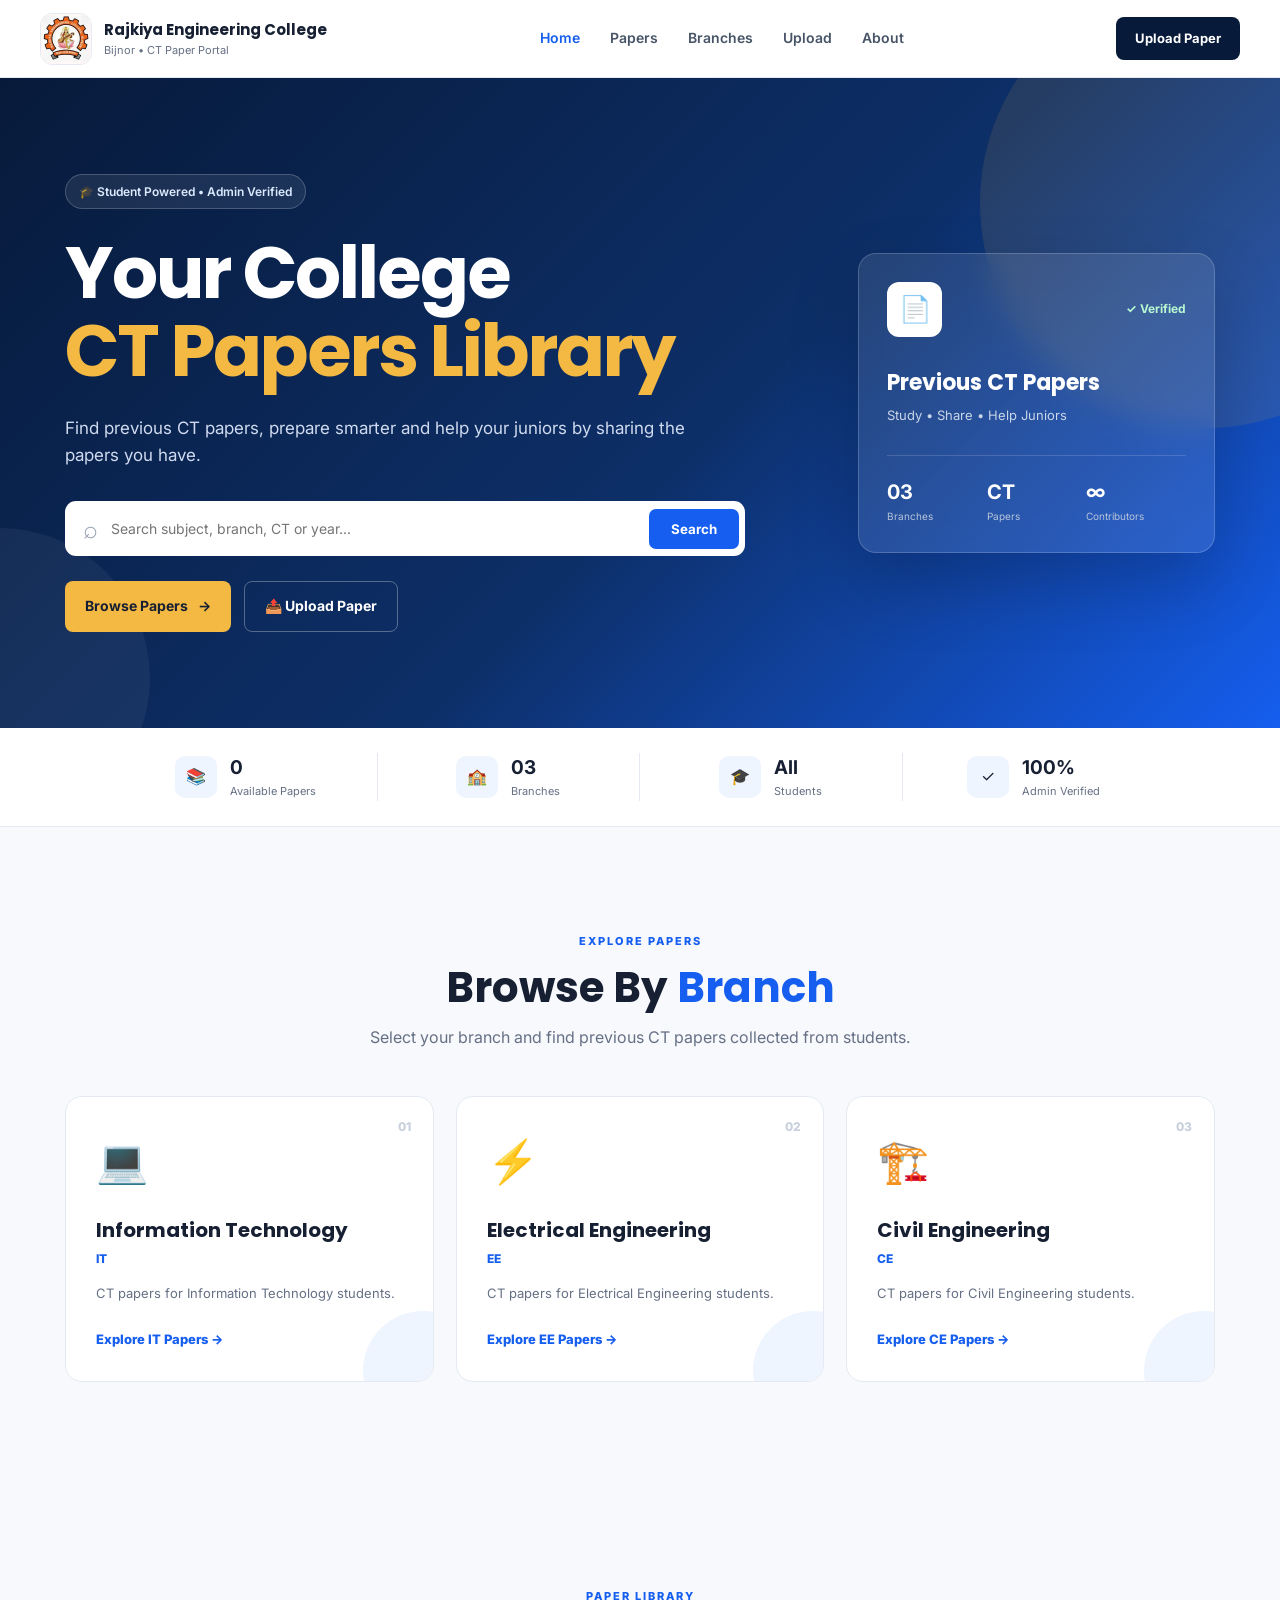
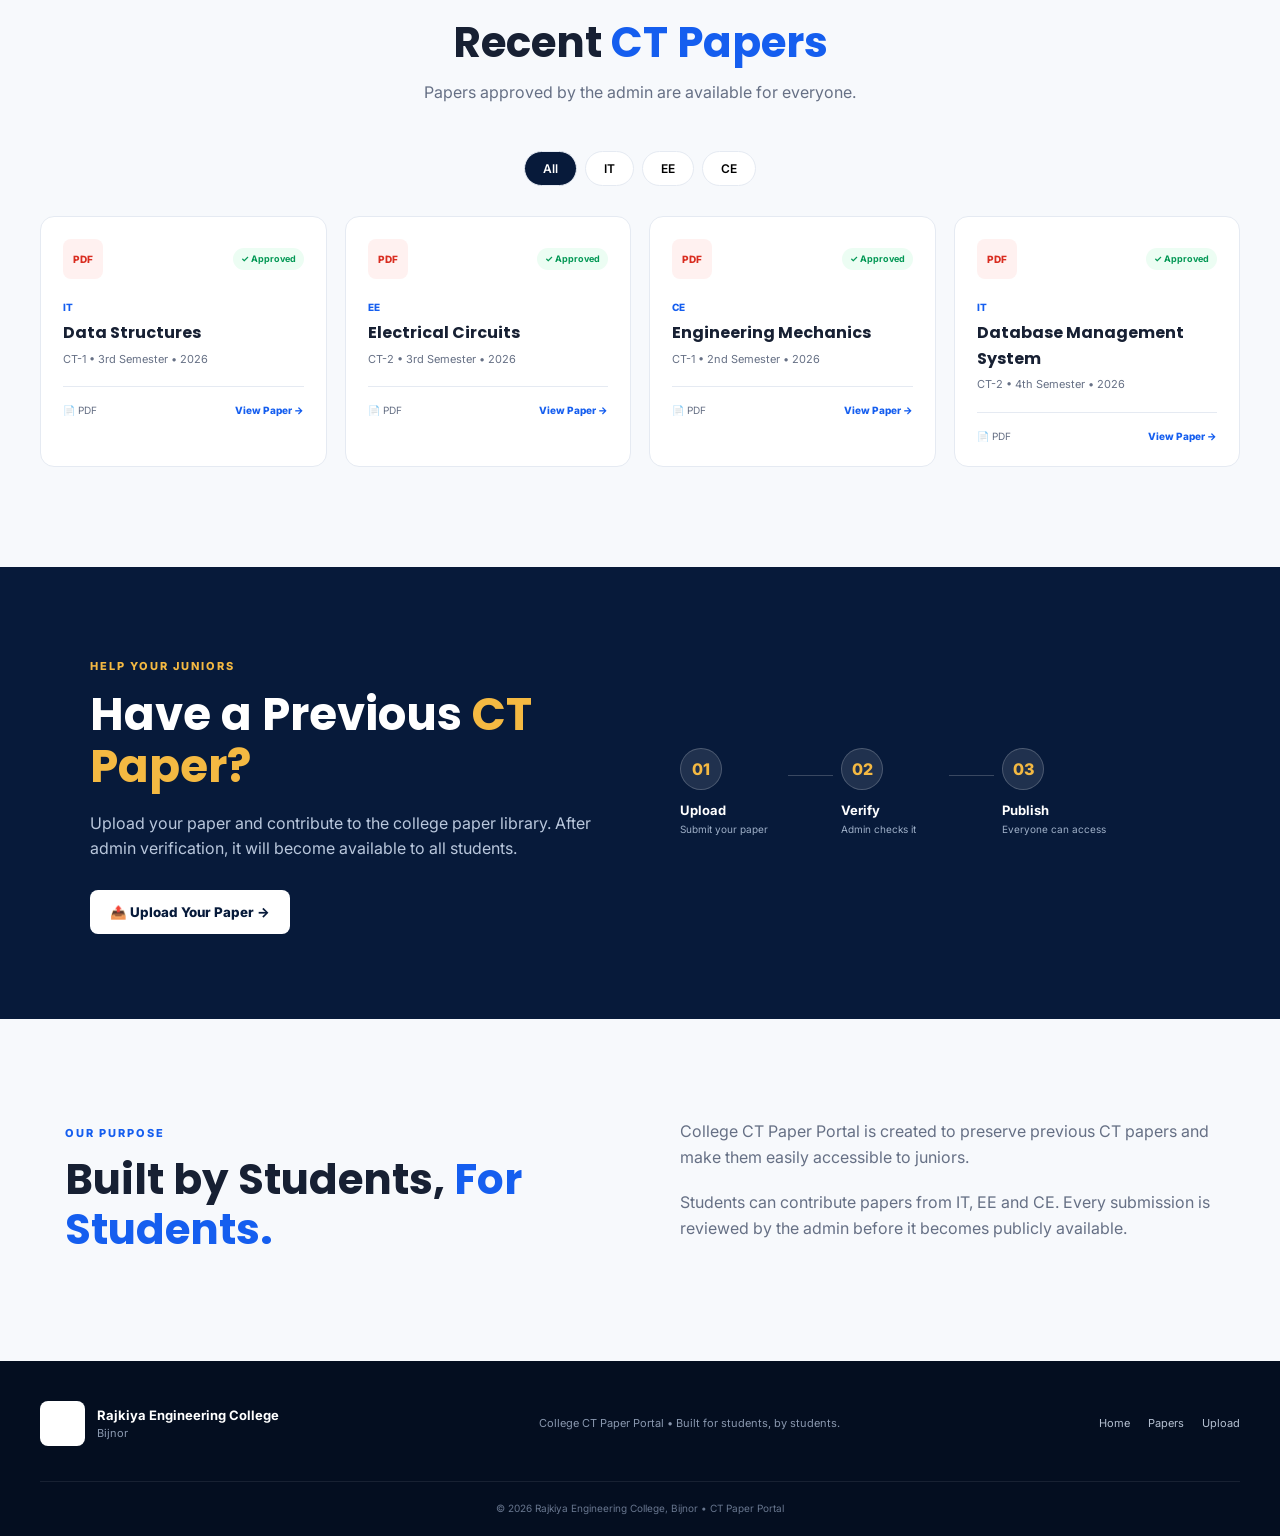
==== index.html @ c570554e "Add files via upload" ====
<!DOCTYPE html>
<html lang="en">
<head>
    <meta charset="UTF-8">
    <meta name="viewport" content="width=device-width, initial-scale=1.0">

    <title>CT Paper Portal | Rajkiya Engineering College, Bijnor</title>

    <link rel="stylesheet" href="style.css">

    <link rel="preconnect" href="https://fonts.googleapis.com">
    <link rel="preconnect" href="https://fonts.gstatic.com" crossorigin>
    <link
        href="https://fonts.googleapis.com/css2?family=Inter:wght@400;500;600;700;800&family=Poppins:wght@500;600;700;800&display=swap"
        rel="stylesheet"
    >
</head>

<body>

<!-- ================= NAVBAR ================= -->

<header class="navbar">

    <div class="nav-container">

        <a href="#home" class="brand">

            <div class="logo-box">
                <img src="images.jpg"
                     alt="College Logo"
                     onerror="this.style.display='none'; this.parentElement.classList.add('logo-fallback');">
                <span class="logo-fallback-text">REC</span>
            </div>

            <div class="brand-text">
                <strong>Rajkiya Engineering College</strong>
                <span>Bijnor • CT Paper Portal</span>
            </div>

        </a>


        <nav class="nav-links">

            <a href="#home" class="active">Home</a>
            <a href="#papers">Papers</a>
            <a href="#branches">Branches</a>
            <a href="#upload">Upload</a>
            <a href="#about">About</a>

        </nav>


        <a href="#upload" class="nav-button">
            Upload Paper
        </a>

        <button class="menu-btn" onclick="toggleMenu()">
            ☰
        </button>

    </div>

</header>


<!-- ================= MOBILE MENU ================= -->

<div class="mobile-menu" id="mobileMenu">

    <a href="#home">Home</a>
    <a href="#papers">Papers</a>
    <a href="#branches">Branches</a>
    <a href="#upload">Upload Paper</a>
    <a href="#about">About</a>

</div>


<!-- ================= HERO ================= -->

<section class="hero" id="home">

    <div class="hero-background"></div>

    <div class="hero-container">

        <div class="hero-content">

            <div class="college-badge">
                🎓 Student Powered • Admin Verified
            </div>

            <h1>
                Your College
                <span>CT Papers Library</span>
            </h1>

            <p class="hero-description">
                Find previous CT papers, prepare smarter and help
                your juniors by sharing the papers you have.
            </p>


            <!-- SEARCH -->

            <div class="search-box">

                <span class="search-icon">⌕</span>

                <input
                    type="text"
                    id="searchInput"
                    placeholder="Search subject, branch, CT or year..."
                    onkeyup="searchPapers()"
                >

                <button onclick="searchPapers()">
                    Search
                </button>

            </div>


            <div class="hero-actions">

                <a href="#papers" class="primary-btn">
                    Browse Papers
                    <span>→</span>
                </a>

                <a href="#upload" class="outline-btn">
                    📤 Upload Paper
                </a>

            </div>

        </div>


        <!-- HERO SIDE CARD -->

        <div class="hero-card">

            <div class="card-top">

                <div class="paper-icon">
                    📄
                </div>

                <span class="verified">
                    ✓ Verified
                </span>

            </div>

            <div class="hero-paper-title">
                Previous CT Papers
            </div>

            <div class="hero-paper-subtitle">
                Study • Share • Help Juniors
            </div>


            <div class="mini-stats">

                <div>
                    <strong>03</strong>
                    <span>Branches</span>
                </div>

                <div>
                    <strong>CT</strong>
                    <span>Papers</span>
                </div>

                <div>
                    <strong>∞</strong>
                    <span>Contributors</span>
                </div>

            </div>

        </div>

    </div>

</section>


<!-- ================= STATS ================= -->

<section class="stats-section">

    <div class="stats-container">

        <div class="stat">
            <div class="stat-icon">📚</div>
            <div>
                <strong id="paperCount">0</strong>
                <span>Available Papers</span>
            </div>
        </div>


        <div class="stat">
            <div class="stat-icon">🏫</div>
            <div>
                <strong>03</strong>
                <span>Branches</span>
            </div>
        </div>


        <div class="stat">
            <div class="stat-icon">🎓</div>
            <div>
                <strong>All</strong>
                <span>Students</span>
            </div>
        </div>


        <div class="stat">
            <div class="stat-icon">✓</div>
            <div>
                <strong>100%</strong>
                <span>Admin Verified</span>
            </div>
        </div>

    </div>

</section>


<!-- ================= BRANCHES ================= -->

<section class="section" id="branches">

    <div class="section-heading">

        <span class="small-title">
            EXPLORE PAPERS
        </span>

        <h2>
            Browse By <span>Branch</span>
        </h2>

        <p>
            Select your branch and find previous CT papers
            collected from students.
        </p>

    </div>


    <div class="branch-grid">


        <!-- IT -->

        <div class="branch-card">

            <div class="branch-number">
                01
            </div>

            <div class="branch-icon-large">
                💻
            </div>

            <h3>Information Technology</h3>

            <div class="branch-code">
                IT
            </div>

            <p>
                CT papers for Information Technology students.
            </p>

            <button onclick="filterBranch('IT')">
                Explore IT Papers
                <span>→</span>
            </button>

        </div>


        <!-- EE -->

        <div class="branch-card">

            <div class="branch-number">
                02
            </div>

            <div class="branch-icon-large">
                ⚡
            </div>

            <h3>Electrical Engineering</h3>

            <div class="branch-code">
                EE
            </div>

            <p>
                CT papers for Electrical Engineering students.
            </p>

            <button onclick="filterBranch('EE')">
                Explore EE Papers
                <span>→</span>
            </button>

        </div>


        <!-- CE -->

        <div class="branch-card">

            <div class="branch-number">
                03
            </div>

            <div class="branch-icon-large">
                🏗️
            </div>

            <h3>Civil Engineering</h3>

            <div class="branch-code">
                CE
            </div>

            <p>
                CT papers for Civil Engineering students.
            </p>

            <button onclick="filterBranch('CE')">
                Explore CE Papers
                <span>→</span>
            </button>

        </div>

    </div>

</section>


<!-- ================= PAPERS ================= -->

<section class="section papers-section" id="papers">

    <div class="section-heading">

        <span class="small-title">
            PAPER LIBRARY
        </span>

        <h2>
            Recent <span>CT Papers</span>
        </h2>

        <p>
            Papers approved by the admin are available for everyone.
        </p>

    </div>


    <div class="filter-bar">

        <button class="filter active" onclick="filterPapers('ALL', this)">
            All
        </button>

        <button class="filter" onclick="filterPapers('IT', this)">
            IT
        </button>

        <button class="filter" onclick="filterPapers('EE', this)">
            EE
        </button>

        <button class="filter" onclick="filterPapers('CE', this)">
            CE
        </button>

    </div>


    <div class="papers-grid" id="papersGrid">


        <!-- PAPER 1 -->

        <article class="paper-card" data-branch="IT">

            <div class="paper-header">

                <div class="file-icon">
                    PDF
                </div>

                <span class="approved">
                    ✓ Approved
                </span>

            </div>

            <div class="paper-branch">
                IT
            </div>

            <h3>Data Structures</h3>

            <p>
                CT-1 • 3rd Semester • 2026
            </p>

            <div class="paper-footer">

                <span>
                    📄 PDF
                </span>

                <button onclick="viewPaper('Data Structures')">
                    View Paper →
                </button>

            </div>

        </article>


        <!-- PAPER 2 -->

        <article class="paper-card" data-branch="EE">

            <div class="paper-header">

                <div class="file-icon">
                    PDF
                </div>

                <span class="approved">
                    ✓ Approved
                </span>

            </div>

            <div class="paper-branch">
                EE
            </div>

            <h3>Electrical Circuits</h3>

            <p>
                CT-2 • 3rd Semester • 2026
            </p>

            <div class="paper-footer">

                <span>
                    📄 PDF
                </span>

                <button onclick="viewPaper('Electrical Circuits')">
                    View Paper →
                </button>

            </div>

        </article>


        <!-- PAPER 3 -->

        <article class="paper-card" data-branch="CE">

            <div class="paper-header">

                <div class="file-icon">
                    PDF
                </div>

                <span class="approved">
                    ✓ Approved
                </span>

            </div>

            <div class="paper-branch">
                CE
            </div>

            <h3>Engineering Mechanics</h3>

            <p>
                CT-1 • 2nd Semester • 2026
            </p>

            <div class="paper-footer">

                <span>
                    📄 PDF
                </span>

                <button onclick="viewPaper('Engineering Mechanics')">
                    View Paper →
                </button>

            </div>

        </article>


        <!-- PAPER 4 -->

        <article class="paper-card" data-branch="IT">

            <div class="paper-header">

                <div class="file-icon">
                    PDF
                </div>

                <span class="approved">
                    ✓ Approved
                </span>

            </div>

            <div class="paper-branch">
                IT
            </div>

            <h3>Database Management System</h3>

            <p>
                CT-2 • 4th Semester • 2026
            </p>

            <div class="paper-footer">

                <span>
                    📄 PDF
                </span>

                <button onclick="viewPaper('Database Management System')">
                    View Paper →
                </button>

            </div>

        </article>

    </div>

</section>


<!-- ================= UPLOAD CTA ================= -->

<section class="upload-section" id="upload">

    <div class="upload-container">

        <div class="upload-content">

            <span class="small-title">
                HELP YOUR JUNIORS
            </span>

            <h2>
                Have a Previous
                <span>CT Paper?</span>
            </h2>

            <p>
                Upload your paper and contribute to the college
                paper library. After admin verification, it will
                become available to all students.
            </p>

            <button class="white-btn" onclick="openUpload()">
                📤 Upload Your Paper
                <span>→</span>
            </button>

        </div>


        <div class="upload-steps">

            <div class="upload-step">

                <div>01</div>

                <strong>Upload</strong>

                <span>
                    Submit your paper
                </span>

            </div>


            <div class="step-line"></div>


            <div class="upload-step">

                <div>02</div>

                <strong>Verify</strong>

                <span>
                    Admin checks it
                </span>

            </div>


            <div class="step-line"></div>


            <div class="upload-step">

                <div>03</div>

                <strong>Publish</strong>

                <span>
                    Everyone can access
                </span>

            </div>

        </div>

    </div>

</section>


<!-- ================= ABOUT ================= -->

<section class="section about-section" id="about">

    <div class="about-grid">

        <div>

            <span class="small-title">
                OUR PURPOSE
            </span>

            <h2>
                Built by Students,
                <span>For Students.</span>
            </h2>

        </div>


        <div>

            <p>
                College CT Paper Portal is created to preserve
                previous CT papers and make them easily accessible
                to juniors.
            </p>

            <p>
                Students can contribute papers from IT, EE and CE.
                Every submission is reviewed by the admin before
                it becomes publicly available.
            </p>

        </div>

    </div>

</section>


<!-- ================= FOOTER ================= -->

<footer>

    <div class="footer-container">

        <div class="footer-brand">

            <div class="footer-logo">
                <img src="images/college-logo.png"
                     alt="College Logo"
                     onerror="this.style.display='none';">
            </div>

            <div>
                <strong>Rajkiya Engineering College</strong>
                <span>Bijnor</span>
            </div>

        </div>


        <p>
            College CT Paper Portal • Built for students, by students.
        </p>


        <div class="footer-links">

            <a href="#home">Home</a>
            <a href="#papers">Papers</a>
            <a href="#upload">Upload</a>

        </div>

    </div>


    <div class="copyright">
        © 2026 Rajkiya Engineering College, Bijnor • CT Paper Portal
    </div>

</footer>


<!-- ================= UPLOAD MODAL ================= -->

<div class="modal" id="uploadModal">

    <div class="modal-box">

        <button class="close-btn" onclick="closeUpload()">
            ×
        </button>

        <div class="modal-icon">
            📤
        </div>

        <h2>Upload CT Paper</h2>

        <p>
            Student upload system will be connected to Firebase
            in the next step.
        </p>


        <div class="future-flow">

            <div>
                <span>01</span>
                Select Branch
            </div>

            <div>
                <span>02</span>
                Select Subject
            </div>

            <div>
                <span>03</span>
                Upload PDF
            </div>

            <div>
                <span>04</span>
                Admin Approval
            </div>

        </div>


        <button class="modal-btn" onclick="closeUpload()">
            Got it
        </button>

    </div>

</div>


<script type="module" src="script.js"></script>

</body>
</html>
---- style.css ----
:root {
    --navy: #071a3a;
    --blue: #155eef;
    --blue-dark: #0b4acb;
    --gold: #f4b942;
    --light-blue: #eef5ff;
    --text: #172033;
    --muted: #667085;
    --white: #ffffff;
    --border: #e5eaf2;
    --bg: #f7f9fc;
}

* {
    margin: 0;
    padding: 0;
    box-sizing: border-box;
}

html {
    scroll-behavior: smooth;
}

body {
    font-family: "Inter", sans-serif;
    color: var(--text);
    background: var(--bg);
    line-height: 1.6;
}

button,
input {
    font-family: inherit;
}

button {
    cursor: pointer;
}

a {
    text-decoration: none;
    color: inherit;
}


/* ================= NAVBAR ================= */

.navbar {
    height: 78px;
    background: rgba(255,255,255,0.96);
    border-bottom: 1px solid var(--border);
    position: sticky;
    top: 0;
    z-index: 1000;
    backdrop-filter: blur(15px);
}

.nav-container {
    max-width: 1250px;
    height: 100%;
    margin: auto;
    padding: 0 25px;

    display: flex;
    align-items: center;
    justify-content: space-between;
}

.brand {
    display: flex;
    align-items: center;
    gap: 12px;
}

.logo-box {
    width: 52px;
    height: 52px;

    display: flex;
    justify-content: center;
    align-items: center;

    border-radius: 12px;
    background: #fff;
    border: 1px solid var(--border);
    overflow: hidden;
}

.logo-box img {
    width: 100%;
    height: 100%;
    object-fit: contain;
}

.logo-fallback-text {
    display: none;
    font-weight: 800;
    color: var(--blue);
}

.logo-fallback .logo-fallback-text {
    display: block;
}

.brand-text {
    display: flex;
    flex-direction: column;
}

.brand-text strong {
    font-family: "Poppins", sans-serif;
    font-size: 15px;
}

.brand-text span {
    color: var(--muted);
    font-size: 11px;
}

.nav-links {
    display: flex;
    align-items: center;
    gap: 30px;
}

.nav-links a {
    font-size: 14px;
    font-weight: 600;
    color: #475467;
    transition: 0.2s;
}

.nav-links a:hover,
.nav-links a.active {
    color: var(--blue);
}

.nav-button {
    background: var(--navy);
    color: white;
    padding: 11px 19px;
    border-radius: 8px;
    font-size: 13px;
    font-weight: 700;
}

.menu-btn {
    display: none;
    background: none;
    border: none;
    font-size: 25px;
}

.mobile-menu {
    display: none;
}


/* ================= HERO ================= */

.hero {
    position: relative;
    overflow: hidden;
    min-height: 650px;

    background:
        linear-gradient(135deg, #071a3a 0%, #0d2f68 55%, #155eef 100%);

    color: white;
}

.hero::after {
    content: "";
    position: absolute;

    width: 450px;
    height: 450px;

    border-radius: 50%;

    right: -150px;
    top: -100px;

    background: rgba(244,185,66,0.10);
}

.hero::before {
    content: "";
    position: absolute;

    width: 300px;
    height: 300px;

    border-radius: 50%;

    left: -150px;
    bottom: -100px;

    background: rgba(255,255,255,0.05);
}

.hero-container {
    max-width: 1200px;
    margin: auto;
    min-height: 650px;

    padding: 70px 25px;

    display: grid;
    grid-template-columns: 1.4fr 0.7fr;
    gap: 80px;
    align-items: center;

    position: relative;
    z-index: 2;
}

.college-badge {
    display: inline-block;

    padding: 7px 13px;

    border: 1px solid rgba(255,255,255,0.2);
    border-radius: 50px;

    background: rgba(255,255,255,0.08);

    color: #dbeafe;

    font-size: 12px;
    font-weight: 600;

    margin-bottom: 25px;
}

.hero h1 {
    font-family: "Poppins", sans-serif;
    font-size: clamp(45px, 6vw, 72px);
    line-height: 1.08;
    letter-spacing: -2px;
    max-width: 800px;
}

.hero h1 span {
    display: block;
    color: var(--gold);
}

.hero-description {
    margin-top: 25px;

    max-width: 650px;

    color: #d0dbef;

    font-size: 17px;
}

.search-box {
    max-width: 680px;

    margin-top: 32px;

    padding: 6px;

    background: white;

    border-radius: 11px;

    display: flex;
    align-items: center;
}

.search-icon {
    color: #98a2b3;
    font-size: 25px;
    padding-left: 12px;
}

.search-box input {
    flex: 1;

    border: none;
    outline: none;

    padding: 13px;

    font-size: 14px;
}

.search-box button {
    border: none;

    background: var(--blue);

    color: white;

    padding: 12px 22px;

    border-radius: 7px;

    font-weight: 700;
}

.hero-actions {
    display: flex;
    gap: 13px;
    margin-top: 25px;
}

.primary-btn,
.outline-btn {
    padding: 13px 20px;
    border-radius: 8px;

    font-size: 14px;
    font-weight: 700;

    display: inline-flex;
    gap: 10px;
    align-items: center;
}

.primary-btn {
    background: var(--gold);
    color: #172033;
}

.outline-btn {
    border: 1px solid rgba(255,255,255,0.3);
    color: white;
}

.hero-card {
    padding: 28px;

    border-radius: 18px;

    background: rgba(255,255,255,0.10);

    border: 1px solid rgba(255,255,255,0.18);

    backdrop-filter: blur(15px);

    box-shadow: 0 30px 70px rgba(0,0,0,0.20);
}

.card-top {
    display: flex;
    justify-content: space-between;
    align-items: center;
}

.paper-icon {
    width: 55px;
    height: 55px;

    display: flex;
    justify-content: center;
    align-items: center;

    background: white;
    border-radius: 12px;

    font-size: 26px;
}

.verified {
    color: #b7f7d1;
    font-size: 12px;
    font-weight: 700;
}

.hero-paper-title {
    font-family: "Poppins", sans-serif;
    font-size: 22px;
    font-weight: 700;
    margin-top: 28px;
}

.hero-paper-subtitle {
    color: #c9d5e8;
    font-size: 13px;
    margin-top: 5px;
}

.mini-stats {
    display: grid;
    grid-template-columns: repeat(3, 1fr);

    margin-top: 30px;
    padding-top: 20px;

    border-top: 1px solid rgba(255,255,255,0.15);
}

.mini-stats div {
    display: flex;
    flex-direction: column;
}

.mini-stats strong {
    font-size: 20px;
}

.mini-stats span {
    color: #b8c6da;
    font-size: 10px;
}


/* ================= STATS ================= */

.stats-section {
    background: white;
    border-bottom: 1px solid var(--border);
}

.stats-container {
    max-width: 1100px;
    margin: auto;

    display: grid;
    grid-template-columns: repeat(4,1fr);

    padding: 25px;
}

.stat {
    display: flex;
    align-items: center;
    gap: 13px;

    justify-content: center;

    border-right: 1px solid var(--border);
}

.stat:last-child {
    border-right: none;
}

.stat-icon {
    width: 42px;
    height: 42px;

    display: flex;
    align-items: center;
    justify-content: center;

    border-radius: 10px;

    background: var(--light-blue);
}

.stat div:last-child {
    display: flex;
    flex-direction: column;
}

.stat strong {
    font-size: 19px;
}

.stat span {
    color: var(--muted);
    font-size: 11px;
}


/* ================= COMMON ================= */

.section {
    max-width: 1200px;
    margin: auto;

    padding: 100px 25px;
}

.section-heading {
    text-align: center;
    max-width: 650px;
    margin: 0 auto 45px;
}

.small-title {
    color: var(--blue);
    font-size: 11px;
    font-weight: 800;
    letter-spacing: 2px;
}

.section-heading h2,
.about-grid h2 {
    font-family: "Poppins", sans-serif;
    font-size: 42px;
    line-height: 1.2;
    margin-top: 10px;
}

.section-heading h2 span,
.about-grid h2 span {
    color: var(--blue);
}

.section-heading p {
    color: var(--muted);
    margin-top: 12px;
}


/* ================= BRANCHES ================= */

.branch-grid {
    display: grid;
    grid-template-columns: repeat(3,1fr);
    gap: 22px;
}

.branch-card {
    background: white;

    padding: 30px;

    border: 1px solid var(--border);
    border-radius: 17px;

    position: relative;

    transition: 0.3s;

    overflow: hidden;
}

.branch-card::after {
    content: "";

    position: absolute;

    width: 120px;
    height: 120px;

    border-radius: 50%;

    right: -50px;
    bottom: -50px;

    background: var(--light-blue);
}

.branch-card:hover {
    transform: translateY(-8px);

    box-shadow: 0 20px 50px rgba(16,24,40,0.10);
}

.branch-number {
    position: absolute;
    top: 20px;
    right: 22px;

    color: #c8d0dc;

    font-size: 12px;
    font-weight: 800;
}

.branch-icon-large {
    font-size: 42px;
    margin-bottom: 20px;
}

.branch-card h3 {
    font-family: "Poppins", sans-serif;
    font-size: 20px;
}

.branch-code {
    color: var(--blue);
    font-size: 12px;
    font-weight: 800;
    margin-top: 3px;
}

.branch-card p {
    color: var(--muted);
    font-size: 13px;
    margin: 15px 0 22px;
}

.branch-card button {
    border: none;
    background: none;

    color: var(--blue);

    font-size: 13px;
    font-weight: 800;

    position: relative;
    z-index: 2;
}


/* ================= PAPERS ================= */

.papers-section {
    max-width: 1250px;
}

.filter-bar {
    display: flex;
    justify-content: center;
    gap: 8px;
    margin-bottom: 30px;
}

.filter {
    border: 1px solid var(--border);

    background: white;

    padding: 9px 18px;

    border-radius: 50px;

    font-weight: 600;
    font-size: 12px;
}

.filter.active,
.filter:hover {
    background: var(--navy);
    color: white;
}

.papers-grid {
    display: grid;
    grid-template-columns: repeat(4,1fr);
    gap: 18px;
}

.paper-card {
    background: white;

    border: 1px solid var(--border);

    padding: 22px;

    border-radius: 14px;

    transition: 0.3s;
}

.paper-card:hover {
    transform: translateY(-5px);

    box-shadow: 0 15px 40px rgba(16,24,40,0.08);
}

.paper-header {
    display: flex;
    justify-content: space-between;
    align-items: center;
}

.file-icon {
    width: 40px;
    height: 40px;

    display: flex;
    justify-content: center;
    align-items: center;

    background: #fff1f0;

    color: #d92d20;

    border-radius: 8px;

    font-size: 10px;
    font-weight: 800;
}

.approved {
    color: #039855;

    background: #ecfdf3;

    padding: 4px 8px;

    border-radius: 20px;

    font-size: 9px;
    font-weight: 700;
}

.paper-branch {
    color: var(--blue);

    font-size: 10px;
    font-weight: 800;

    margin-top: 20px;
}

.paper-card h3 {
    font-family: "Poppins", sans-serif;

    font-size: 16px;

    margin-top: 5px;
}

.paper-card > p {
    color: var(--muted);

    font-size: 11px;

    margin-top: 5px;
}

.paper-footer {
    border-top: 1px solid var(--border);

    margin-top: 18px;
    padding-top: 15px;

    display: flex;
    justify-content: space-between;
    align-items: center;
}

.paper-footer span {
    color: var(--muted);
    font-size: 10px;
}

.paper-footer button {
    border: none;
    background: none;

    color: var(--blue);

    font-size: 10px;
    font-weight: 800;
}


/* ================= UPLOAD ================= */

.upload-section {
    background: var(--navy);
    color: white;

    padding: 85px 25px;
}

.upload-container {
    max-width: 1100px;
    margin: auto;

    display: grid;

    grid-template-columns: 1fr 1fr;

    gap: 80px;

    align-items: center;
}

.upload-content .small-title {
    color: var(--gold);
}

.upload-content h2 {
    font-family: "Poppins", sans-serif;

    font-size: 45px;

    line-height: 1.15;

    margin-top: 12px;
}

.upload-content h2 span {
    color: var(--gold);
}

.upload-content p {
    color: #b9c7dc;

    max-width: 520px;

    margin: 18px 0 28px;
}

.white-btn {
    background: white;

    color: var(--navy);

    border: none;

    padding: 14px 20px;

    border-radius: 8px;

    font-weight: 800;
}

.upload-steps {
    display: flex;
    align-items: center;
}

.upload-step {
    display: flex;
    flex-direction: column;
    min-width: 100px;
}

.upload-step div {
    width: 42px;
    height: 42px;

    display: flex;
    align-items: center;
    justify-content: center;

    border-radius: 50%;

    background: rgba(255,255,255,0.1);

    border: 1px solid rgba(255,255,255,0.2);

    color: var(--gold);

    font-weight: 800;

    margin-bottom: 10px;
}

.upload-step strong {
    font-size: 13px;
}

.upload-step span {
    color: #9eafc7;
    font-size: 10px;
}

.step-line {
    height: 1px;
    width: 45px;
    background: rgba(255,255,255,0.2);
    margin: 0 8px 35px;
}


/* ================= ABOUT ================= */

.about-grid {
    display: grid;

    grid-template-columns: 1fr 1fr;

    gap: 80px;

    align-items: start;
}

.about-grid p {
    color: var(--muted);

    margin-bottom: 20px;
}


/* ================= FOOTER ================= */

footer {
    background: #040e20;

    color: white;

    padding: 40px 25px 20px;
}

.footer-container {
    max-width: 1200px;
    margin: auto;

    display: flex;

    justify-content: space-between;

    align-items: center;

    gap: 20px;
}

.footer-brand {
    display: flex;
    align-items: center;
    gap: 12px;
}

.footer-logo {
    width: 45px;
    height: 45px;

    background: white;

    border-radius: 8px;

    display: flex;
    align-items: center;
    justify-content: center;

    overflow: hidden;
}

.footer-logo img {
    max-width: 100%;
    max-height: 100%;
}

.footer-brand strong,
.footer-brand span {
    display: block;
}

.footer-brand strong {
    font-size: 13px;
}

.footer-brand span {
    color: #8c9ab1;
    font-size: 11px;
}

.footer-container > p {
    color: #8997ae;
    font-size: 11px;
}

.footer-links {
    display: flex;
    gap: 18px;
}

.footer-links a {
    color: #b5c0d1;
    font-size: 11px;
}

.copyright {
    max-width: 1200px;
    margin: 35px auto 0;

    padding-top: 18px;

    border-top: 1px solid rgba(255,255,255,0.08);

    text-align: center;

    color: #68768e;

    font-size: 10px;
}


/* ================= MODAL ================= */

.modal {
    display: none;

    position: fixed;

    inset: 0;

    z-index: 2000;

    background: rgba(3,10,25,0.75);

    align-items: center;
    justify-content: center;

    padding: 20px;
}

.modal.show {
    display: flex;
}

.modal-box {
    width: 100%;
    max-width: 480px;

    background: white;

    border-radius: 18px;

    padding: 35px;

    position: relative;

    text-align: center;
}

.close-btn {
    position: absolute;

    top: 15px;
    right: 18px;

    border: none;

    background: #f2f4f7;

    width: 32px;
    height: 32px;

    border-radius: 50%;

    font-size: 20px;
}

.modal-icon {
    font-size: 45px;
}

.modal-box h2 {
    font-family: "Poppins", sans-serif;
    margin-top: 10px;
}

.modal-box > p {
    color: var(--muted);
    font-size: 13px;
}

.future-flow {
    margin-top: 25px;

    display: grid;

    gap: 8px;

    text-align: left;
}

.future-flow div {
    background: var(--light-blue);

    padding: 10px;

    border-radius: 7px;

    font-size: 12px;

    font-weight: 600;
}

.future-flow span {
    color: var(--blue);

    margin-right: 8px;
}

.modal-btn {
    margin-top: 22px;

    width: 100%;

    border: none;

    background: var(--blue);

    color: white;

    padding: 12px;

    border-radius: 8px;

    font-weight: 700;
}


/* ================= RESPONSIVE ================= */

@media (max-width: 1000px) {

    .nav-links {
        display: none;
    }

    .nav-button {
        display: none;
    }

    .menu-btn {
        display: block;
    }

    .hero-container {
        grid-template-columns: 1fr;
        gap: 40px;
    }

    .hero-card {
        max-width: 500px;
    }

    .papers-grid {
        grid-template-columns: repeat(2,1fr);
    }

    .branch-grid {
        grid-template-columns: 1fr;
    }

    .upload-container {
        grid-template-columns: 1fr;
        gap: 40px;
    }
}


@media (max-width: 700px) {

    .navbar {
        height: 68px;
    }

    .brand-text strong {
        font-size: 12px;
    }

    .brand-text span {
        font-size: 9px;
    }

    .logo-box {
        width: 43px;
        height: 43px;
    }

    .mobile-menu {
        position: fixed;

        top: 68px;
        left: 0;
        right: 0;

        background: white;

        z-index: 999;

        padding: 15px 25px;

        box-shadow: 0 10px 25px rgba(0,0,0,0.1);
    }

    .mobile-menu.show {
        display: flex;
        flex-direction: column;
    }

    .mobile-menu a {
        padding: 13px 0;

        border-bottom: 1px solid var(--border);

        font-weight: 600;
        font-size: 13px;
    }

    .hero-container {
        padding-top: 55px;
        padding-bottom: 55px;
    }

    .hero {
        min-height: auto;
    }

    .hero h1 {
        font-size: 43px;
    }

    .hero-description {
        font-size: 14px;
    }

    .search-box {
        width: 100%;
    }

    .search-box button {
        padding: 11px;
        font-size: 11px;
    }

    .hero-actions {
        flex-direction: column;
    }

    .primary-btn,
    .outline-btn {
        justify-content: center;
    }

    .stats-container {
        grid-template-columns: repeat(2,1fr);
    }

    .stat {
        padding: 15px 5px;
        border-right: none;
        border-bottom: 1px solid var(--border);
    }

    .section {
        padding: 70px 20px;
    }

    .section-heading h2,
    .about-grid h2 {
        font-size: 33px;
    }

    .papers-grid {
        grid-template-columns: 1fr;
    }

    .upload-content h2 {
        font-size: 36px;
    }

    .upload-steps {
        flex-wrap: wrap;
        gap: 20px;
    }

    .step-line {
        display: none;
    }

    .about-grid {
        grid-template-columns: 1fr;
        gap: 25px;
    }

    .footer-container {
        flex-direction: column;
        align-items: flex-start;
    }
}
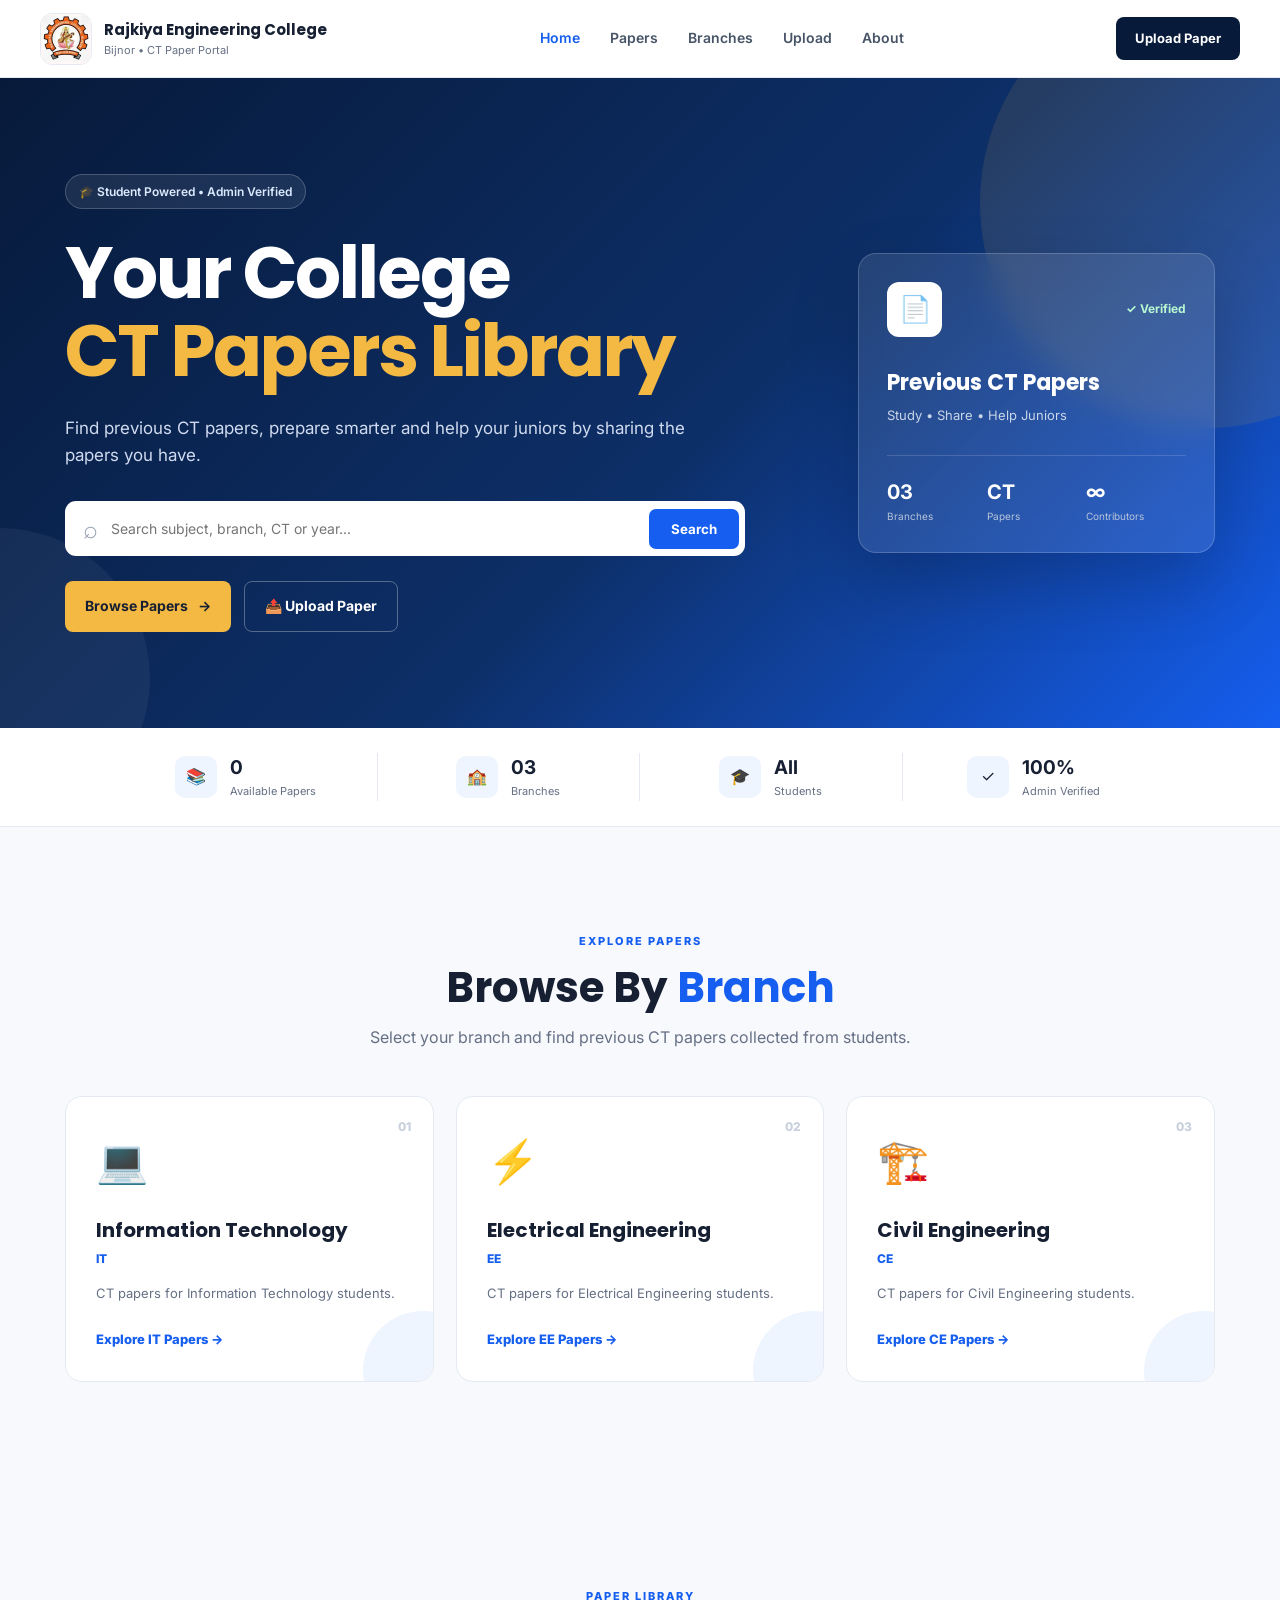
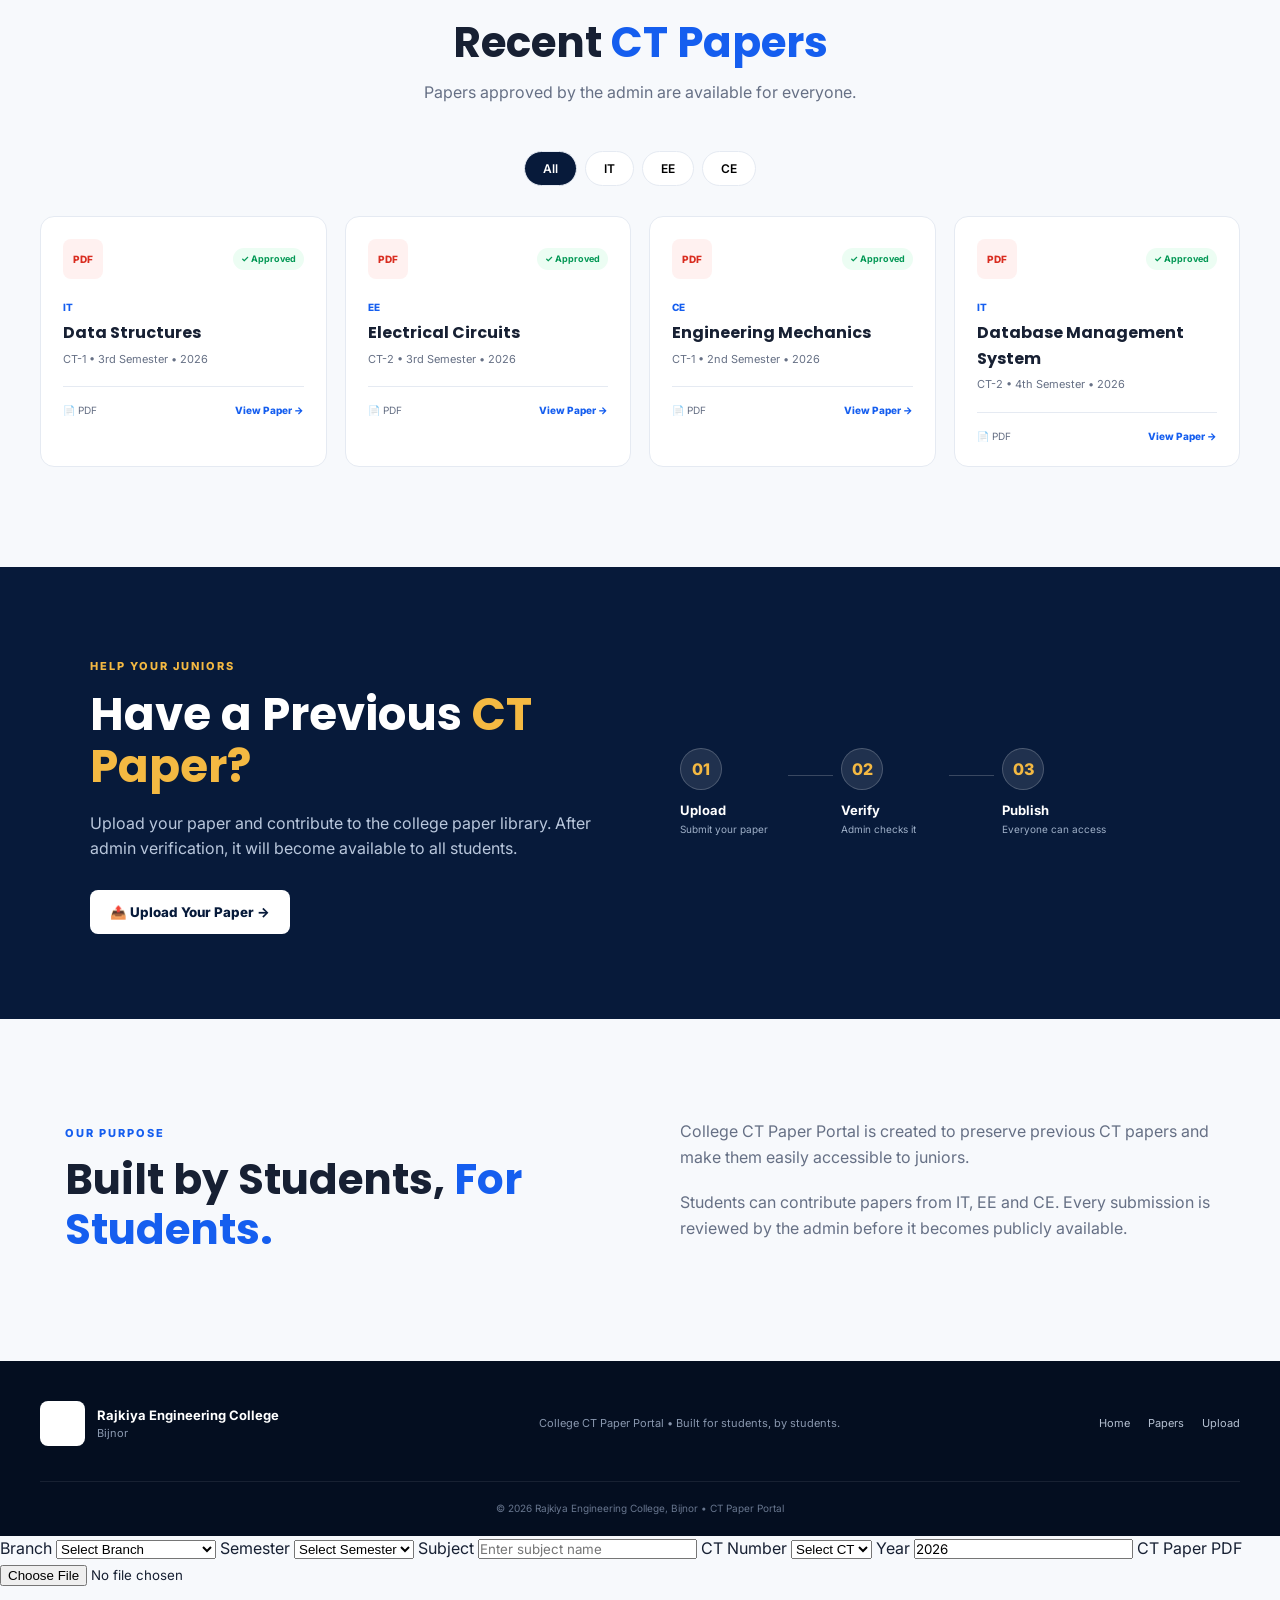
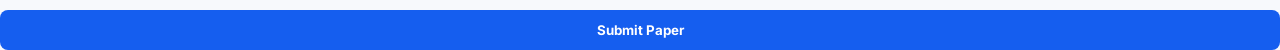
==== commit 75d865e8: "Update index.html" ====
--- a/index.html
+++ b/index.html
@@ -744,57 +744,161 @@
 
     <div class="modal-box">
 
-        <button class="close-btn" onclick="closeUpload()">
-            ×
-        </button>
-
-        <div class="modal-icon">
-            📤
-        </div>
+        <button class="close-btn" onclick="closeUpload()">×</button>
+
+        <div class="modal-icon">📤</div>
 
         <h2>Upload CT Paper</h2>
 
-        <p>
-            Student upload system will be connected to Firebase
-            in the next step.
-        </p>
-
-
-        <div class="future-flow">
-
-            <div>
-                <span>01</span>
-                Select Branch
-            </div>
-
-            <div>
-                <span>02</span>
-                Select Subject
-            </div>
-
-            <div>
-                <span>03</span>
-                Upload PDF
-            </div>
-
-            <div>
-                <span>04</span>
-                Admin Approval
-            </div>
-
-        </div>
-
-
-        <button class="modal-btn" onclick="closeUpload()">
-            Got it
-        </button>
+        <p>Submit your previous CT paper for admin verification.</p>
+
+        <form id="uploadForm">
+
+            <!-- Branch -->
+            <label>Branch</label>
+            <select id="branch" required>
+                <option value="">Select Branch</option>
+                <option value="IT">Information Technology</option>
+                <option value="EE">Electrical Engineering</option>
+                <option value="CE">Civil Engineering</option>
+            </select>
+
+            <!-- Semester -->
+            <label>Semester</label>
+            <select id="semester" required>
+                <option value="">Select Semester</option>
+                <option value="1">1st Semester</option>
+                <option value="2">2nd Semester</option>
+                <option value="3">3rd Semester</option>
+                <option value="4">4th Semester</option>
+                <option value="5">5th Semester</option>
+                <option value="6">6th Semester</option>
+                <option value="7">7th Semester</option>
+                <option value="8">8th Semester</option>
+            </select>
+
+            <!-- Subject -->
+            <label>Subject</label>
+            <input
+                type="text"
+                id="subject"
+                placeholder="Enter subject name"
+                required
+            >
+
+            <!-- CT Number -->
+            <label>CT Number</label>
+            <select id="ctNumber" required>
+                <option value="">Select CT</option>
+                <option value="CT-1">CT-1</option>
+                <option value="CT-2">CT-2</option>
+                <option value="CT-3">CT-3</option>
+            </select>
+
+            <!-- Year -->
+            <label>Year</label>
+            <input
+                type="number"
+                id="year"
+                value="2026"
+                required
+            >
+
+            <!-- PDF -->
+            <label>CT Paper PDF</label>
+            <input
+                type="file"
+                id="paperFile"
+                accept=".pdf"
+                required
+            >
+
+            <!-- Submit -->
+            <button
+                type="button"
+                class="modal-btn"
+                onclick="submitPaper()">
+                Submit Paper
+            </button>
+
+        </form>
 
     </div>
 
 </div>
-
+            <!-- Branch -->
+            <label>Branch</label>
+            <select id="branch" required>
+                <option value="">Select Branch</option>
+                <option value="IT">Information Technology</option>
+                <option value="EE">Electrical Engineering</option>
+                <option value="CE">Civil Engineering</option>
+            </select>
+
+            <!-- Semester -->
+            <label>Semester</label>
+            <select id="semester" required>
+                <option value="">Select Semester</option>
+                <option value="1">1st Semester</option>
+                <option value="2">2nd Semester</option>
+                <option value="3">3rd Semester</option>
+                <option value="4">4th Semester</option>
+                <option value="5">5th Semester</option>
+                <option value="6">6th Semester</option>
+                <option value="7">7th Semester</option>
+                <option value="8">8th Semester</option>
+            </select>
+
+            <!-- Subject -->
+            <label>Subject</label>
+            <input
+                type="text"
+                id="subject"
+                placeholder="Enter subject name"
+                required
+            >
+
+            <!-- CT Number -->
+            <label>CT Number</label>
+            <select id="ctNumber" required>
+                <option value="">Select CT</option>
+                <option value="CT-1">CT-1</option>
+                <option value="CT-2">CT-2</option>
+                <option value="CT-3">CT-3</option>
+            </select>
+
+            <!-- Year -->
+            <label>Year</label>
+            <input
+                type="number"
+                id="year"
+                value="2026"
+                required
+            >
+
+            <!-- PDF -->
+            <label>CT Paper PDF</label>
+            <input
+                type="file"
+                id="paperFile"
+                accept=".pdf"
+                required
+            >
+
+            <button type="button" class="modal-btn" onclick="submitPaper()">
+                Submit Paper
+            </button>
+
+        </form>
+
+    </div>
+
+</div>
+
+    </div>
+
+</div>
 
 <script type="module" src="script.js"></script>
-
 </body>
-</html>+</html>
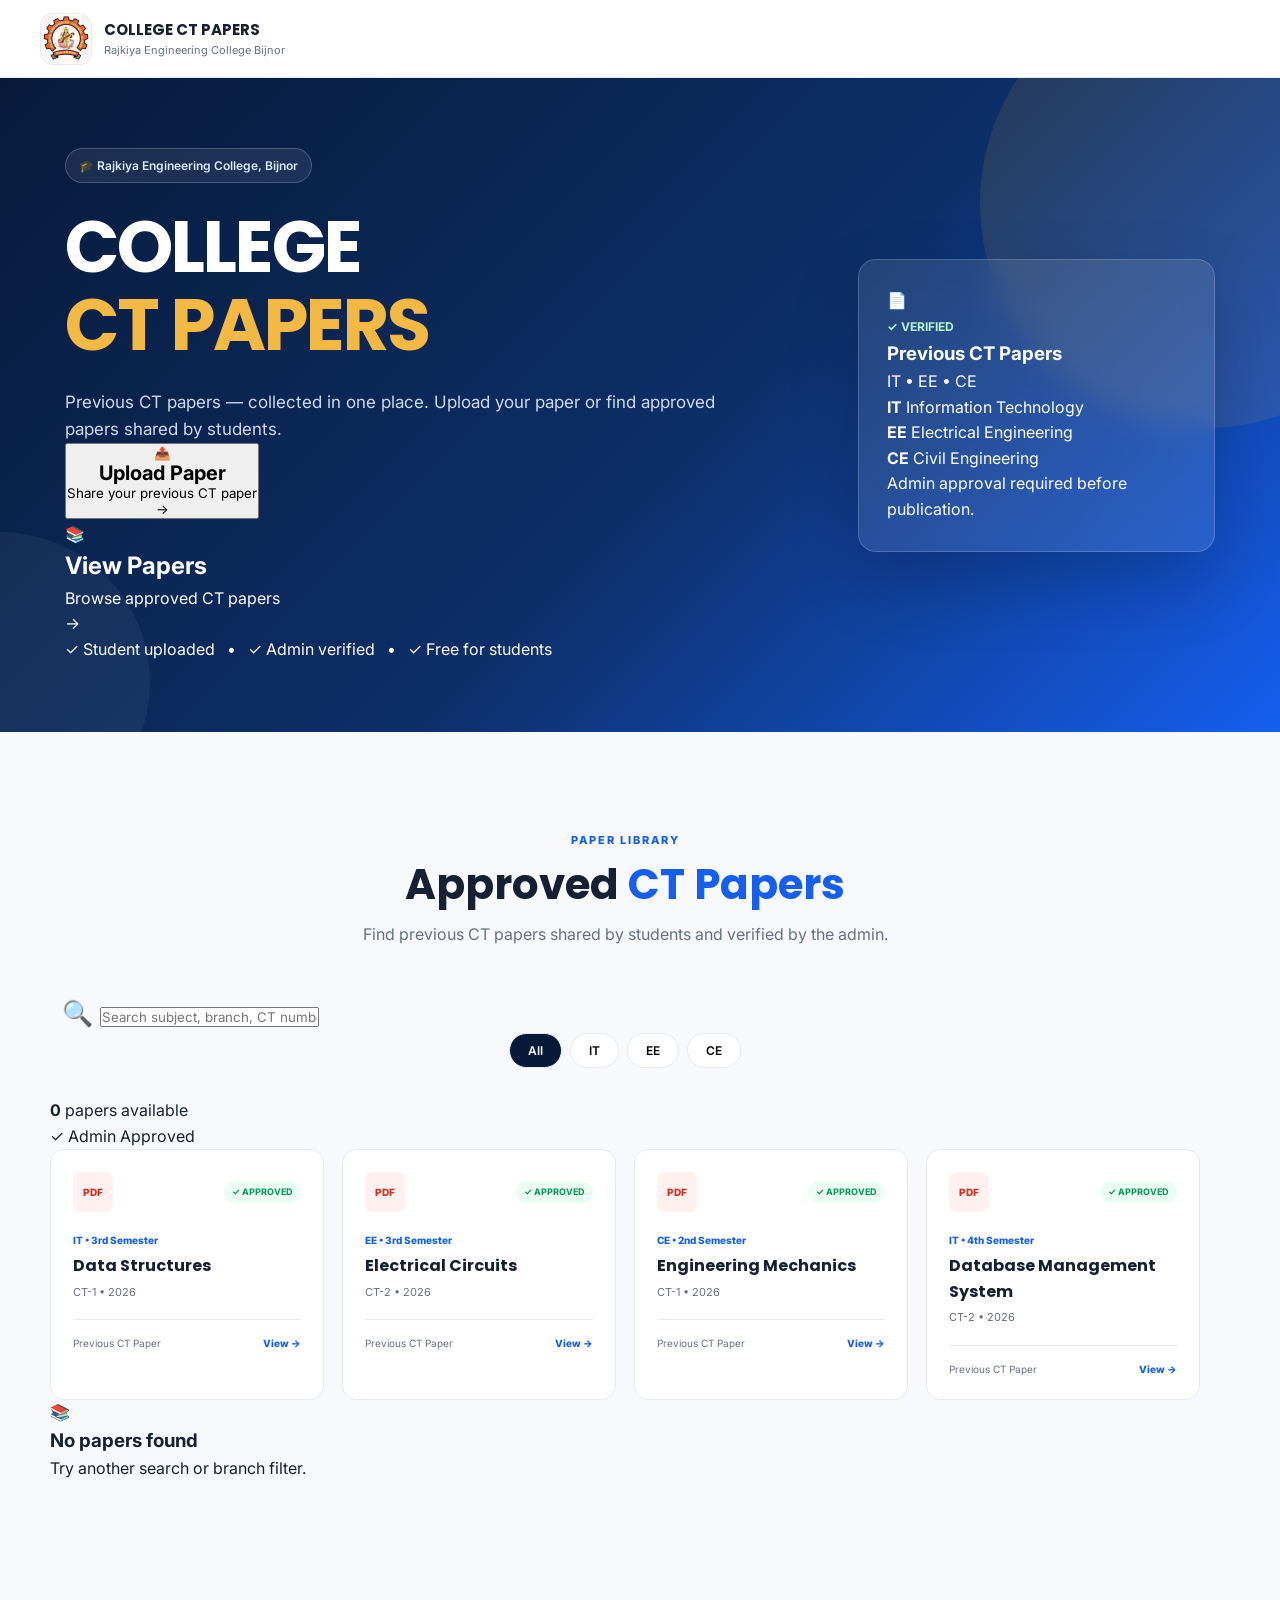
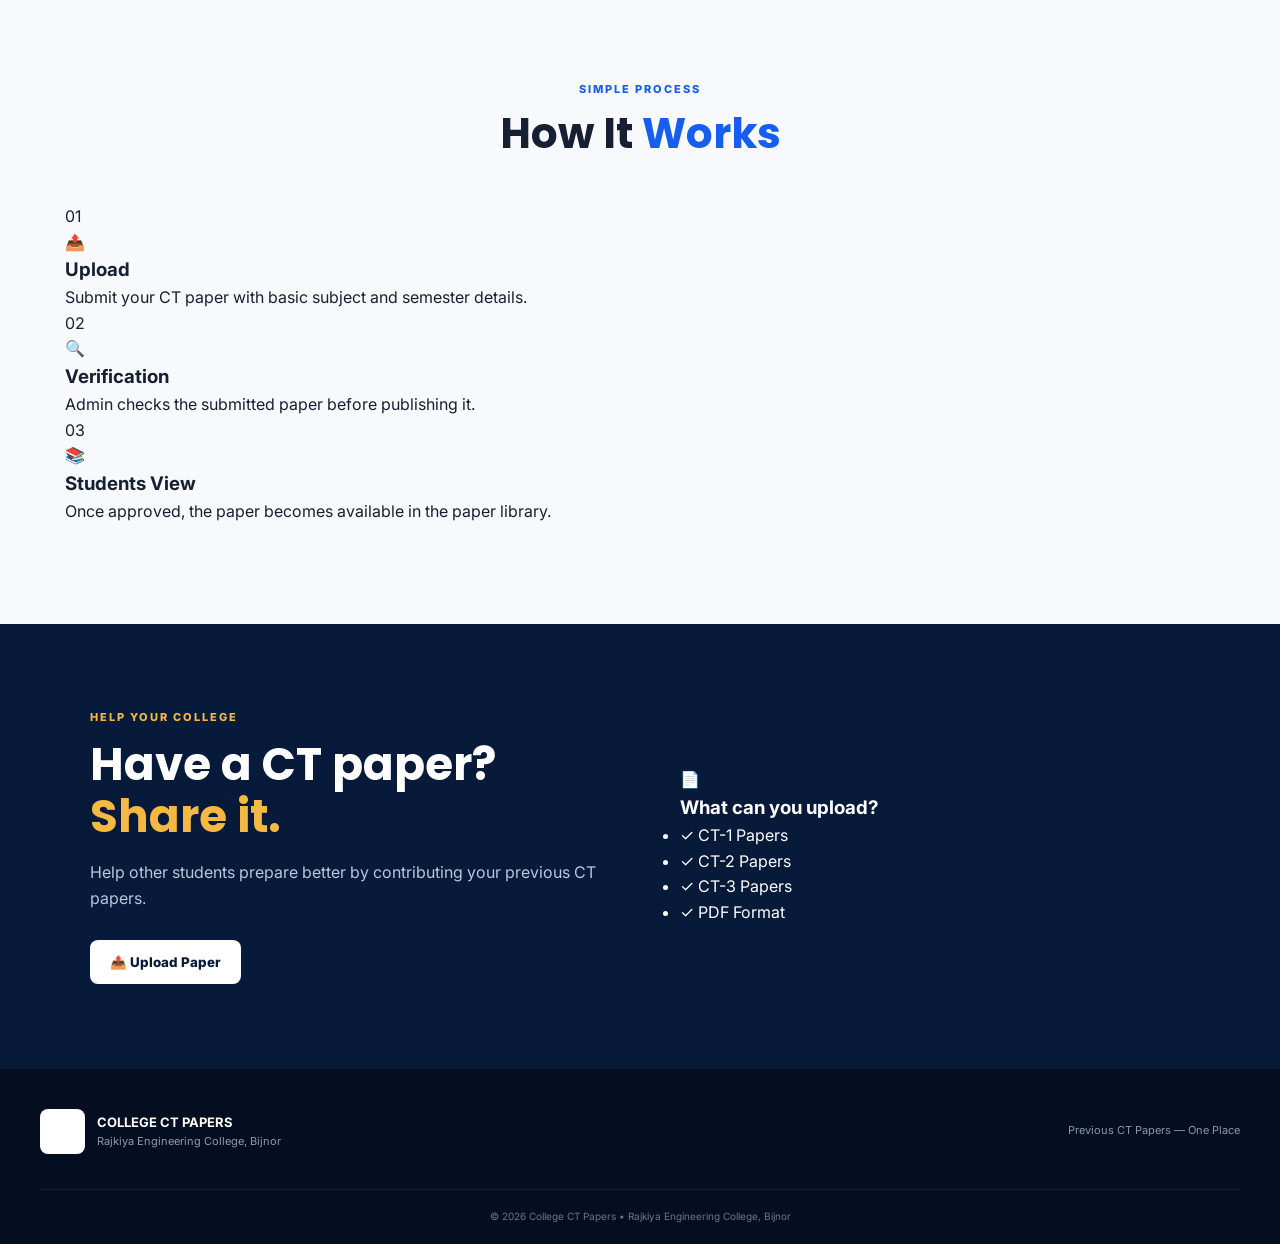
==== commit 942e60e5: "Update index.html" ====
--- a/index.html
+++ b/index.html
@@ -1,904 +1,1019 @@
 <!DOCTYPE html>
 <html lang="en">
+
 <head>
     <meta charset="UTF-8">
     <meta name="viewport" content="width=device-width, initial-scale=1.0">
 
-    <title>CT Paper Portal | Rajkiya Engineering College, Bijnor</title>
-
-    <link rel="stylesheet" href="style.css">
-
+    <title>College CT Papers | RECB</title>
+
+    <meta name="description"
+        content="Rajkiya Engineering College, Bijnor - Previous CT Papers Repository">
+
+    <!-- Google Fonts -->
     <link rel="preconnect" href="https://fonts.googleapis.com">
     <link rel="preconnect" href="https://fonts.gstatic.com" crossorigin>
+
     <link
         href="https://fonts.googleapis.com/css2?family=Inter:wght@400;500;600;700;800&family=Poppins:wght@500;600;700;800&display=swap"
-        rel="stylesheet"
-    >
+        rel="stylesheet">
+
+    <!-- CSS -->
+    <link rel="stylesheet" href="style.css">
 </head>
 
 <body>
 
-<!-- ================= NAVBAR ================= -->
-
-<header class="navbar">
-
-    <div class="nav-container">
-
-        <a href="#home" class="brand">
-
-            <div class="logo-box">
-                <img src="images.jpg"
-                     alt="College Logo"
-                     onerror="this.style.display='none'; this.parentElement.classList.add('logo-fallback');">
-                <span class="logo-fallback-text">REC</span>
+    <!-- =====================================================
+         NAVBAR
+    ====================================================== -->
+
+    <header class="navbar">
+
+        <div class="nav-container">
+
+            <a href="index.html" class="brand">
+
+                <div class="logo-box">
+                    <img src="images.jpg"
+                        alt="College Logo"
+                        onerror="this.style.display='none'; this.parentElement.classList.add('logo-fallback');">
+                    <span class="logo-fallback-text">RECB</span>
+                </div>
+
+                <div class="brand-text">
+                    <strong>COLLEGE CT PAPERS</strong>
+                    <span>Rajkiya Engineering College Bijnor</span>
+                </div>
+
+            </a>
+
+        </div>
+
+    </header>
+
+
+    <!-- =====================================================
+         HERO
+    ====================================================== -->
+
+    <main>
+
+        <section class="hero">
+
+            <div class="hero-container">
+
+                <div class="hero-content">
+
+                    <div class="college-badge">
+                        🎓 Rajkiya Engineering College, Bijnor
+                    </div>
+
+                    <h1>
+                        COLLEGE
+                        <span>CT PAPERS</span>
+                    </h1>
+
+                    <p class="hero-description">
+                        Previous CT papers — collected in one place.
+                        Upload your paper or find approved papers shared
+                        by students.
+                    </p>
+
+
+                    <!-- MAIN TWO OPTIONS -->
+
+                    <div class="main-options">
+
+                        <!-- Upload -->
+
+                        <button class="main-option upload-option"
+                            onclick="openUpload()">
+
+                            <div class="option-icon">
+                                📤
+                            </div>
+
+                            <div class="option-content">
+                                <h2>Upload Paper</h2>
+                                <p>Share your previous CT paper</p>
+                            </div>
+
+                            <div class="option-arrow">
+                                →
+                            </div>
+
+                        </button>
+
+
+                        <!-- View -->
+
+                        <a href="#papers"
+                            class="main-option view-option">
+
+                            <div class="option-icon">
+                                📚
+                            </div>
+
+                            <div class="option-content">
+                                <h2>View Papers</h2>
+                                <p>Browse approved CT papers</p>
+                            </div>
+
+                            <div class="option-arrow">
+                                →
+                            </div>
+
+                        </a>
+
+                    </div>
+
+
+                    <div class="hero-note">
+                        ✓ Student uploaded &nbsp; • &nbsp;
+                        ✓ Admin verified &nbsp; • &nbsp;
+                        ✓ Free for students
+                    </div>
+
+                </div>
+
+
+                <!-- HERO SIDE CARD -->
+
+                <div class="hero-card">
+
+                    <div class="hero-card-top">
+
+                        <div class="hero-card-icon">
+                            📄
+                        </div>
+
+                        <span class="verified">
+                            ✓ VERIFIED
+                        </span>
+
+                    </div>
+
+                    <h3>
+                        Previous CT Papers
+                    </h3>
+
+                    <p>
+                        IT • EE • CE
+                    </p>
+
+
+                    <div class="hero-card-divider"></div>
+
+
+                    <div class="branch-mini-grid">
+
+                        <div>
+                            <strong>IT</strong>
+                            <span>Information Technology</span>
+                        </div>
+
+                        <div>
+                            <strong>EE</strong>
+                            <span>Electrical Engineering</span>
+                        </div>
+
+                        <div>
+                            <strong>CE</strong>
+                            <span>Civil Engineering</span>
+                        </div>
+
+                    </div>
+
+                    <div class="hero-card-footer">
+                        Admin approval required before publication.
+                    </div>
+
+                </div>
+
             </div>
 
-            <div class="brand-text">
-                <strong>Rajkiya Engineering College</strong>
-                <span>Bijnor • CT Paper Portal</span>
+        </section>
+
+
+        <!-- =====================================================
+             PAPERS SECTION
+        ====================================================== -->
+
+        <section class="papers-section" id="papers">
+
+            <div class="section">
+
+                <div class="section-heading">
+
+                    <div class="small-title">
+                        PAPER LIBRARY
+                    </div>
+
+                    <h2>
+                        Approved <span>CT Papers</span>
+                    </h2>
+
+                    <p>
+                        Find previous CT papers shared by students
+                        and verified by the admin.
+                    </p>
+
+                </div>
+
+
+                <!-- SEARCH -->
+
+                <div class="paper-search">
+
+                    <span class="search-icon">
+                        🔍
+                    </span>
+
+                    <input
+                        type="text"
+                        id="searchInput"
+                        placeholder="Search subject, branch, CT number or year..."
+                        oninput="searchPapers()">
+
+                </div>
+
+
+                <!-- FILTER -->
+
+                <div class="filter-bar">
+
+                    <button
+                        class="filter active"
+                        onclick="filterPapers('ALL', this)">
+                        All
+                    </button>
+
+                    <button
+                        class="filter"
+                        onclick="filterPapers('IT', this)">
+                        IT
+                    </button>
+
+                    <button
+                        class="filter"
+                        onclick="filterPapers('EE', this)">
+                        EE
+                    </button>
+
+                    <button
+                        class="filter"
+                        onclick="filterPapers('CE', this)">
+                        CE
+                    </button>
+
+                </div>
+
+
+                <!-- PAPER COUNT -->
+
+                <div class="papers-top">
+
+                    <div>
+                        <strong id="paperCount">0</strong>
+                        <span>papers available</span>
+                    </div>
+
+                    <span class="approval-label">
+                        ✓ Admin Approved
+                    </span>
+
+                </div>
+
+
+                <!-- =================================================
+                     PAPER GRID
+
+                     These are temporary demo papers.
+                     Later script.js will load approved papers
+                     from Firebase.
+                ================================================== -->
+
+                <div class="papers-grid" id="papersGrid">
+
+
+                    <!-- PAPER 1 -->
+
+                    <div class="paper-card"
+                        data-branch="IT">
+
+                        <div class="paper-header">
+
+                            <div class="file-icon">
+                                PDF
+                            </div>
+
+                            <span class="approved">
+                                ✓ APPROVED
+                            </span>
+
+                        </div>
+
+                        <div class="paper-branch">
+                            IT • 3rd Semester
+                        </div>
+
+                        <h3>
+                            Data Structures
+                        </h3>
+
+                        <p>
+                            CT-1 • 2026
+                        </p>
+
+                        <div class="paper-footer">
+
+                            <span>
+                                Previous CT Paper
+                            </span>
+
+                            <button onclick="viewPaper('Data Structures')">
+                                View →
+                            </button>
+
+                        </div>
+
+                    </div>
+
+
+                    <!-- PAPER 2 -->
+
+                    <div class="paper-card"
+                        data-branch="EE">
+
+                        <div class="paper-header">
+
+                            <div class="file-icon">
+                                PDF
+                            </div>
+
+                            <span class="approved">
+                                ✓ APPROVED
+                            </span>
+
+                        </div>
+
+                        <div class="paper-branch">
+                            EE • 3rd Semester
+                        </div>
+
+                        <h3>
+                            Electrical Circuits
+                        </h3>
+
+                        <p>
+                            CT-2 • 2026
+                        </p>
+
+                        <div class="paper-footer">
+
+                            <span>
+                                Previous CT Paper
+                            </span>
+
+                            <button onclick="viewPaper('Electrical Circuits')">
+                                View →
+                            </button>
+
+                        </div>
+
+                    </div>
+
+
+                    <!-- PAPER 3 -->
+
+                    <div class="paper-card"
+                        data-branch="CE">
+
+                        <div class="paper-header">
+
+                            <div class="file-icon">
+                                PDF
+                            </div>
+
+                            <span class="approved">
+                                ✓ APPROVED
+                            </span>
+
+                        </div>
+
+                        <div class="paper-branch">
+                            CE • 2nd Semester
+                        </div>
+
+                        <h3>
+                            Engineering Mechanics
+                        </h3>
+
+                        <p>
+                            CT-1 • 2026
+                        </p>
+
+                        <div class="paper-footer">
+
+                            <span>
+                                Previous CT Paper
+                            </span>
+
+                            <button onclick="viewPaper('Engineering Mechanics')">
+                                View →
+                            </button>
+
+                        </div>
+
+                    </div>
+
+
+                    <!-- PAPER 4 -->
+
+                    <div class="paper-card"
+                        data-branch="IT">
+
+                        <div class="paper-header">
+
+                            <div class="file-icon">
+                                PDF
+                            </div>
+
+                            <span class="approved">
+                                ✓ APPROVED
+                            </span>
+
+                        </div>
+
+                        <div class="paper-branch">
+                            IT • 4th Semester
+                        </div>
+
+                        <h3>
+                            Database Management System
+                        </h3>
+
+                        <p>
+                            CT-2 • 2026
+                        </p>
+
+                        <div class="paper-footer">
+
+                            <span>
+                                Previous CT Paper
+                            </span>
+
+                            <button onclick="viewPaper('Database Management System')">
+                                View →
+                            </button>
+
+                        </div>
+
+                    </div>
+
+                </div>
+
+
+                <!-- EMPTY MESSAGE -->
+
+                <div class="empty-papers" id="emptyPapers">
+
+                    <div class="empty-icon">
+                        📚
+                    </div>
+
+                    <h3>
+                        No papers found
+                    </h3>
+
+                    <p>
+                        Try another search or branch filter.
+                    </p>
+
+                </div>
+
             </div>
 
-        </a>
-
-
-        <nav class="nav-links">
-
-            <a href="#home" class="active">Home</a>
-            <a href="#papers">Papers</a>
-            <a href="#branches">Branches</a>
-            <a href="#upload">Upload</a>
-            <a href="#about">About</a>
-
-        </nav>
-
-
-        <a href="#upload" class="nav-button">
-            Upload Paper
-        </a>
-
-        <button class="menu-btn" onclick="toggleMenu()">
-            ☰
-        </button>
+        </section>
+
+
+        <!-- =====================================================
+             HOW IT WORKS
+        ====================================================== -->
+
+        <section class="how-section">
+
+            <div class="section">
+
+                <div class="section-heading">
+
+                    <div class="small-title">
+                        SIMPLE PROCESS
+                    </div>
+
+                    <h2>
+                        How It <span>Works</span>
+                    </h2>
+
+                </div>
+
+
+                <div class="steps-grid">
+
+
+                    <div class="step-card">
+
+                        <div class="step-number">
+                            01
+                        </div>
+
+                        <div class="step-icon">
+                            📤
+                        </div>
+
+                        <h3>
+                            Upload
+                        </h3>
+
+                        <p>
+                            Submit your CT paper with basic
+                            subject and semester details.
+                        </p>
+
+                    </div>
+
+
+                    <div class="step-card">
+
+                        <div class="step-number">
+                            02
+                        </div>
+
+                        <div class="step-icon">
+                            🔍
+                        </div>
+
+                        <h3>
+                            Verification
+                        </h3>
+
+                        <p>
+                            Admin checks the submitted paper
+                            before publishing it.
+                        </p>
+
+                    </div>
+
+
+                    <div class="step-card">
+
+                        <div class="step-number">
+                            03
+                        </div>
+
+                        <div class="step-icon">
+                            📚
+                        </div>
+
+                        <h3>
+                            Students View
+                        </h3>
+
+                        <p>
+                            Once approved, the paper becomes
+                            available in the paper library.
+                        </p>
+
+                    </div>
+
+                </div>
+
+            </div>
+
+        </section>
+
+
+        <!-- =====================================================
+             UPLOAD CTA
+        ====================================================== -->
+
+        <section class="upload-section">
+
+            <div class="upload-container">
+
+                <div class="upload-content">
+
+                    <div class="small-title">
+                        HELP YOUR COLLEGE
+                    </div>
+
+                    <h2>
+                        Have a CT paper?
+                        <span>Share it.</span>
+                    </h2>
+
+                    <p>
+                        Help other students prepare better by
+                        contributing your previous CT papers.
+                    </p>
+
+                    <button
+                        class="white-btn"
+                        onclick="openUpload()">
+
+                        📤 Upload Paper
+
+                    </button>
+
+                </div>
+
+
+                <div class="upload-info-card">
+
+                    <div class="upload-info-icon">
+                        📄
+                    </div>
+
+                    <h3>
+                        What can you upload?
+                    </h3>
+
+                    <ul>
+
+                        <li>
+                            ✓ CT-1 Papers
+                        </li>
+
+                        <li>
+                            ✓ CT-2 Papers
+                        </li>
+
+                        <li>
+                            ✓ CT-3 Papers
+                        </li>
+
+                        <li>
+                            ✓ PDF Format
+                        </li>
+
+                    </ul>
+
+                </div>
+
+            </div>
+
+        </section>
+
+    </main>
+
+
+    <!-- =====================================================
+         FOOTER
+    ====================================================== -->
+
+    <footer>
+
+        <div class="footer-container">
+
+            <div class="footer-brand">
+
+                <div class="footer-logo">
+
+                    <img src="images/college-logo.png"
+                        alt="College Logo"
+                        onerror="this.style.display='none';">
+
+                </div>
+
+                <div>
+
+                    <strong>
+                        COLLEGE CT PAPERS
+                    </strong>
+
+                    <span>
+                        Rajkiya Engineering College, Bijnor
+                    </span>
+
+                </div>
+
+            </div>
+
+
+            <p>
+                Previous CT Papers — One Place
+            </p>
+
+        </div>
+
+
+        <div class="copyright">
+
+            © 2026 College CT Papers • Rajkiya Engineering College, Bijnor
+
+        </div>
+
+    </footer>
+
+
+    <!-- =====================================================
+         UPLOAD MODAL
+    ====================================================== -->
+
+    <div class="modal" id="uploadModal">
+
+        <div class="modal-box">
+
+            <button
+                class="close-btn"
+                onclick="closeUpload()"
+                aria-label="Close">
+                ×
+            </button>
+
+
+            <!-- MODAL HEADER -->
+
+            <div class="modal-header">
+
+                <div class="modal-icon">
+                    📤
+                </div>
+
+                <div>
+
+                    <h2>
+                        Upload CT Paper
+                    </h2>
+
+                    <p>
+                        Share your previous CT paper with students.
+                    </p>
+
+                </div>
+
+            </div>
+
+
+            <!-- ADMIN NOTE -->
+
+            <div class="upload-note">
+
+                <span>
+                    ✓
+                </span>
+
+                <div>
+
+                    <strong>
+                        Admin Verified
+                    </strong>
+
+                    <small>
+                        Your paper will appear after admin approval.
+                    </small>
+
+                </div>
+
+            </div>
+
+
+            <!-- FORM -->
+
+            <form id="uploadForm">
+
+
+                <!-- BRANCH + SEMESTER -->
+
+                <div class="form-row">
+
+                    <div class="form-group">
+
+                        <label for="branch">
+                            Branch
+                        </label>
+
+                        <select id="branch" required>
+
+                            <option value="">
+                                Select Branch
+                            </option>
+
+                            <option value="IT">
+                                Information Technology
+                            </option>
+
+                            <option value="EE">
+                                Electrical Engineering
+                            </option>
+
+                            <option value="CE">
+                                Civil Engineering
+                            </option>
+
+                        </select>
+
+                    </div>
+
+
+                    <div class="form-group">
+
+                        <label for="semester">
+                            Semester
+                        </label>
+
+                        <select id="semester" required>
+
+                            <option value="">
+                                Select Semester
+                            </option>
+
+                            <option value="1">
+                                1st Semester
+                            </option>
+
+                            <option value="2">
+                                2nd Semester
+                            </option>
+
+                            <option value="3">
+                                3rd Semester
+                            </option>
+
+                            <option value="4">
+                                4th Semester
+                            </option>
+
+                            <option value="5">
+                                5th Semester
+                            </option>
+
+                            <option value="6">
+                                6th Semester
+                            </option>
+
+                            <option value="7">
+                                7th Semester
+                            </option>
+
+                            <option value="8">
+                                8th Semester
+                            </option>
+
+                        </select>
+
+                    </div>
+
+                </div>
+
+
+                <!-- SUBJECT -->
+
+                <div class="form-group">
+
+                    <label for="subject">
+                        Subject
+                    </label>
+
+                    <input
+                        type="text"
+                        id="subject"
+                        placeholder="e.g. Data Structures"
+                        required>
+
+                </div>
+
+
+                <!-- CT NUMBER + YEAR -->
+
+                <div class="form-row">
+
+                    <div class="form-group">
+
+                        <label for="ctNumber">
+                            CT Number
+                        </label>
+
+                        <select id="ctNumber" required>
+
+                            <option value="">
+                                Select CT
+                            </option>
+
+                            <option value="CT-1">
+                                CT-1
+                            </option>
+
+                            <option value="CT-2">
+                                CT-2
+                            </option>
+
+                            <option value="CT-3">
+                                CT-3
+                            </option>
+
+                        </select>
+
+                    </div>
+
+
+                    <div class="form-group">
+
+                        <label for="year">
+                            Year
+                        </label>
+
+                        <input
+                            type="number"
+                            id="year"
+                            value="2026"
+                            min="2000"
+                            max="2100"
+                            required>
+
+                    </div>
+
+                </div>
+
+
+                <!-- PDF -->
+
+                <div class="form-group">
+
+                    <label for="paperFile">
+                        CT Paper PDF
+                    </label>
+
+                    <div class="file-upload">
+
+                        <div class="file-upload-icon">
+                            📄
+                        </div>
+
+                        <div class="file-upload-text">
+
+                            <strong>
+                                Choose your CT paper
+                            </strong>
+
+                            <span>
+                                PDF files only
+                            </span>
+
+                        </div>
+
+                        <input
+                            type="file"
+                            id="paperFile"
+                            accept=".pdf,application/pdf"
+                            required>
+
+                        <span class="choose-file">
+                            Browse
+                        </span>
+
+                    </div>
+
+                </div>
+
+
+                <!-- SUBMIT -->
+
+                <button
+                    type="button"
+                    class="modal-btn"
+                    onclick="submitPaper()">
+
+                    <span>
+                        Submit Paper
+                    </span>
+
+                    <span>
+                        →
+                    </span>
+
+                </button>
+
+
+                <p class="modal-bottom-note">
+                    By submitting, you agree that the paper can be
+                    published after admin verification.
+                </p>
+
+            </form>
+
+        </div>
 
     </div>
 
-</header>
-
-
-<!-- ================= MOBILE MENU ================= -->
-
-<div class="mobile-menu" id="mobileMenu">
-
-    <a href="#home">Home</a>
-    <a href="#papers">Papers</a>
-    <a href="#branches">Branches</a>
-    <a href="#upload">Upload Paper</a>
-    <a href="#about">About</a>
-
-</div>
-
-
-<!-- ================= HERO ================= -->
-
-<section class="hero" id="home">
-
-    <div class="hero-background"></div>
-
-    <div class="hero-container">
-
-        <div class="hero-content">
-
-            <div class="college-badge">
-                🎓 Student Powered • Admin Verified
-            </div>
-
-            <h1>
-                Your College
-                <span>CT Papers Library</span>
-            </h1>
-
-            <p class="hero-description">
-                Find previous CT papers, prepare smarter and help
-                your juniors by sharing the papers you have.
-            </p>
-
-
-            <!-- SEARCH -->
-
-            <div class="search-box">
-
-                <span class="search-icon">⌕</span>
-
-                <input
-                    type="text"
-                    id="searchInput"
-                    placeholder="Search subject, branch, CT or year..."
-                    onkeyup="searchPapers()"
-                >
-
-                <button onclick="searchPapers()">
-                    Search
-                </button>
-
-            </div>
-
-
-            <div class="hero-actions">
-
-                <a href="#papers" class="primary-btn">
-                    Browse Papers
-                    <span>→</span>
-                </a>
-
-                <a href="#upload" class="outline-btn">
-                    📤 Upload Paper
-                </a>
-
-            </div>
-
-        </div>
-
-
-        <!-- HERO SIDE CARD -->
-
-        <div class="hero-card">
-
-            <div class="card-top">
-
-                <div class="paper-icon">
-                    📄
-                </div>
-
-                <span class="verified">
-                    ✓ Verified
-                </span>
-
-            </div>
-
-            <div class="hero-paper-title">
-                Previous CT Papers
-            </div>
-
-            <div class="hero-paper-subtitle">
-                Study • Share • Help Juniors
-            </div>
-
-
-            <div class="mini-stats">
-
-                <div>
-                    <strong>03</strong>
-                    <span>Branches</span>
-                </div>
-
-                <div>
-                    <strong>CT</strong>
-                    <span>Papers</span>
-                </div>
-
-                <div>
-                    <strong>∞</strong>
-                    <span>Contributors</span>
-                </div>
-
-            </div>
-
-        </div>
-
-    </div>
-
-</section>
-
-
-<!-- ================= STATS ================= -->
-
-<section class="stats-section">
-
-    <div class="stats-container">
-
-        <div class="stat">
-            <div class="stat-icon">📚</div>
-            <div>
-                <strong id="paperCount">0</strong>
-                <span>Available Papers</span>
-            </div>
-        </div>
-
-
-        <div class="stat">
-            <div class="stat-icon">🏫</div>
-            <div>
-                <strong>03</strong>
-                <span>Branches</span>
-            </div>
-        </div>
-
-
-        <div class="stat">
-            <div class="stat-icon">🎓</div>
-            <div>
-                <strong>All</strong>
-                <span>Students</span>
-            </div>
-        </div>
-
-
-        <div class="stat">
-            <div class="stat-icon">✓</div>
-            <div>
-                <strong>100%</strong>
-                <span>Admin Verified</span>
-            </div>
-        </div>
-
-    </div>
-
-</section>
-
-
-<!-- ================= BRANCHES ================= -->
-
-<section class="section" id="branches">
-
-    <div class="section-heading">
-
-        <span class="small-title">
-            EXPLORE PAPERS
-        </span>
-
-        <h2>
-            Browse By <span>Branch</span>
-        </h2>
-
-        <p>
-            Select your branch and find previous CT papers
-            collected from students.
-        </p>
-
-    </div>
-
-
-    <div class="branch-grid">
-
-
-        <!-- IT -->
-
-        <div class="branch-card">
-
-            <div class="branch-number">
-                01
-            </div>
-
-            <div class="branch-icon-large">
-                💻
-            </div>
-
-            <h3>Information Technology</h3>
-
-            <div class="branch-code">
-                IT
-            </div>
-
-            <p>
-                CT papers for Information Technology students.
-            </p>
-
-            <button onclick="filterBranch('IT')">
-                Explore IT Papers
-                <span>→</span>
-            </button>
-
-        </div>
-
-
-        <!-- EE -->
-
-        <div class="branch-card">
-
-            <div class="branch-number">
-                02
-            </div>
-
-            <div class="branch-icon-large">
-                ⚡
-            </div>
-
-            <h3>Electrical Engineering</h3>
-
-            <div class="branch-code">
-                EE
-            </div>
-
-            <p>
-                CT papers for Electrical Engineering students.
-            </p>
-
-            <button onclick="filterBranch('EE')">
-                Explore EE Papers
-                <span>→</span>
-            </button>
-
-        </div>
-
-
-        <!-- CE -->
-
-        <div class="branch-card">
-
-            <div class="branch-number">
-                03
-            </div>
-
-            <div class="branch-icon-large">
-                🏗️
-            </div>
-
-            <h3>Civil Engineering</h3>
-
-            <div class="branch-code">
-                CE
-            </div>
-
-            <p>
-                CT papers for Civil Engineering students.
-            </p>
-
-            <button onclick="filterBranch('CE')">
-                Explore CE Papers
-                <span>→</span>
-            </button>
-
-        </div>
-
-    </div>
-
-</section>
-
-
-<!-- ================= PAPERS ================= -->
-
-<section class="section papers-section" id="papers">
-
-    <div class="section-heading">
-
-        <span class="small-title">
-            PAPER LIBRARY
-        </span>
-
-        <h2>
-            Recent <span>CT Papers</span>
-        </h2>
-
-        <p>
-            Papers approved by the admin are available for everyone.
-        </p>
-
-    </div>
-
-
-    <div class="filter-bar">
-
-        <button class="filter active" onclick="filterPapers('ALL', this)">
-            All
-        </button>
-
-        <button class="filter" onclick="filterPapers('IT', this)">
-            IT
-        </button>
-
-        <button class="filter" onclick="filterPapers('EE', this)">
-            EE
-        </button>
-
-        <button class="filter" onclick="filterPapers('CE', this)">
-            CE
-        </button>
-
-    </div>
-
-
-    <div class="papers-grid" id="papersGrid">
-
-
-        <!-- PAPER 1 -->
-
-        <article class="paper-card" data-branch="IT">
-
-            <div class="paper-header">
-
-                <div class="file-icon">
-                    PDF
-                </div>
-
-                <span class="approved">
-                    ✓ Approved
-                </span>
-
-            </div>
-
-            <div class="paper-branch">
-                IT
-            </div>
-
-            <h3>Data Structures</h3>
-
-            <p>
-                CT-1 • 3rd Semester • 2026
-            </p>
-
-            <div class="paper-footer">
-
-                <span>
-                    📄 PDF
-                </span>
-
-                <button onclick="viewPaper('Data Structures')">
-                    View Paper →
-                </button>
-
-            </div>
-
-        </article>
-
-
-        <!-- PAPER 2 -->
-
-        <article class="paper-card" data-branch="EE">
-
-            <div class="paper-header">
-
-                <div class="file-icon">
-                    PDF
-                </div>
-
-                <span class="approved">
-                    ✓ Approved
-                </span>
-
-            </div>
-
-            <div class="paper-branch">
-                EE
-            </div>
-
-            <h3>Electrical Circuits</h3>
-
-            <p>
-                CT-2 • 3rd Semester • 2026
-            </p>
-
-            <div class="paper-footer">
-
-                <span>
-                    📄 PDF
-                </span>
-
-                <button onclick="viewPaper('Electrical Circuits')">
-                    View Paper →
-                </button>
-
-            </div>
-
-        </article>
-
-
-        <!-- PAPER 3 -->
-
-        <article class="paper-card" data-branch="CE">
-
-            <div class="paper-header">
-
-                <div class="file-icon">
-                    PDF
-                </div>
-
-                <span class="approved">
-                    ✓ Approved
-                </span>
-
-            </div>
-
-            <div class="paper-branch">
-                CE
-            </div>
-
-            <h3>Engineering Mechanics</h3>
-
-            <p>
-                CT-1 • 2nd Semester • 2026
-            </p>
-
-            <div class="paper-footer">
-
-                <span>
-                    📄 PDF
-                </span>
-
-                <button onclick="viewPaper('Engineering Mechanics')">
-                    View Paper →
-                </button>
-
-            </div>
-
-        </article>
-
-
-        <!-- PAPER 4 -->
-
-        <article class="paper-card" data-branch="IT">
-
-            <div class="paper-header">
-
-                <div class="file-icon">
-                    PDF
-                </div>
-
-                <span class="approved">
-                    ✓ Approved
-                </span>
-
-            </div>
-
-            <div class="paper-branch">
-                IT
-            </div>
-
-            <h3>Database Management System</h3>
-
-            <p>
-                CT-2 • 4th Semester • 2026
-            </p>
-
-            <div class="paper-footer">
-
-                <span>
-                    📄 PDF
-                </span>
-
-                <button onclick="viewPaper('Database Management System')">
-                    View Paper →
-                </button>
-
-            </div>
-
-        </article>
-
-    </div>
-
-</section>
-
-
-<!-- ================= UPLOAD CTA ================= -->
-
-<section class="upload-section" id="upload">
-
-    <div class="upload-container">
-
-        <div class="upload-content">
-
-            <span class="small-title">
-                HELP YOUR JUNIORS
-            </span>
-
-            <h2>
-                Have a Previous
-                <span>CT Paper?</span>
-            </h2>
-
-            <p>
-                Upload your paper and contribute to the college
-                paper library. After admin verification, it will
-                become available to all students.
-            </p>
-
-            <button class="white-btn" onclick="openUpload()">
-                📤 Upload Your Paper
-                <span>→</span>
-            </button>
-
-        </div>
-
-
-        <div class="upload-steps">
-
-            <div class="upload-step">
-
-                <div>01</div>
-
-                <strong>Upload</strong>
-
-                <span>
-                    Submit your paper
-                </span>
-
-            </div>
-
-
-            <div class="step-line"></div>
-
-
-            <div class="upload-step">
-
-                <div>02</div>
-
-                <strong>Verify</strong>
-
-                <span>
-                    Admin checks it
-                </span>
-
-            </div>
-
-
-            <div class="step-line"></div>
-
-
-            <div class="upload-step">
-
-                <div>03</div>
-
-                <strong>Publish</strong>
-
-                <span>
-                    Everyone can access
-                </span>
-
-            </div>
-
-        </div>
-
-    </div>
-
-</section>
-
-
-<!-- ================= ABOUT ================= -->
-
-<section class="section about-section" id="about">
-
-    <div class="about-grid">
-
-        <div>
-
-            <span class="small-title">
-                OUR PURPOSE
-            </span>
-
-            <h2>
-                Built by Students,
-                <span>For Students.</span>
-            </h2>
-
-        </div>
-
-
-        <div>
-
-            <p>
-                College CT Paper Portal is created to preserve
-                previous CT papers and make them easily accessible
-                to juniors.
-            </p>
-
-            <p>
-                Students can contribute papers from IT, EE and CE.
-                Every submission is reviewed by the admin before
-                it becomes publicly available.
-            </p>
-
-        </div>
-
-    </div>
-
-</section>
-
-
-<!-- ================= FOOTER ================= -->
-
-<footer>
-
-    <div class="footer-container">
-
-        <div class="footer-brand">
-
-            <div class="footer-logo">
-                <img src="images/college-logo.png"
-                     alt="College Logo"
-                     onerror="this.style.display='none';">
-            </div>
-
-            <div>
-                <strong>Rajkiya Engineering College</strong>
-                <span>Bijnor</span>
-            </div>
-
-        </div>
-
-
-        <p>
-            College CT Paper Portal • Built for students, by students.
-        </p>
-
-
-        <div class="footer-links">
-
-            <a href="#home">Home</a>
-            <a href="#papers">Papers</a>
-            <a href="#upload">Upload</a>
-
-        </div>
-
-    </div>
-
-
-    <div class="copyright">
-        © 2026 Rajkiya Engineering College, Bijnor • CT Paper Portal
-    </div>
-
-</footer>
-
-
-<!-- ================= UPLOAD MODAL ================= -->
-
-<div class="modal" id="uploadModal">
-
-    <div class="modal-box">
-
-        <button class="close-btn" onclick="closeUpload()">×</button>
-
-        <div class="modal-icon">📤</div>
-
-        <h2>Upload CT Paper</h2>
-
-        <p>Submit your previous CT paper for admin verification.</p>
-
-        <form id="uploadForm">
-
-            <!-- Branch -->
-            <label>Branch</label>
-            <select id="branch" required>
-                <option value="">Select Branch</option>
-                <option value="IT">Information Technology</option>
-                <option value="EE">Electrical Engineering</option>
-                <option value="CE">Civil Engineering</option>
-            </select>
-
-            <!-- Semester -->
-            <label>Semester</label>
-            <select id="semester" required>
-                <option value="">Select Semester</option>
-                <option value="1">1st Semester</option>
-                <option value="2">2nd Semester</option>
-                <option value="3">3rd Semester</option>
-                <option value="4">4th Semester</option>
-                <option value="5">5th Semester</option>
-                <option value="6">6th Semester</option>
-                <option value="7">7th Semester</option>
-                <option value="8">8th Semester</option>
-            </select>
-
-            <!-- Subject -->
-            <label>Subject</label>
-            <input
-                type="text"
-                id="subject"
-                placeholder="Enter subject name"
-                required
-            >
-
-            <!-- CT Number -->
-            <label>CT Number</label>
-            <select id="ctNumber" required>
-                <option value="">Select CT</option>
-                <option value="CT-1">CT-1</option>
-                <option value="CT-2">CT-2</option>
-                <option value="CT-3">CT-3</option>
-            </select>
-
-            <!-- Year -->
-            <label>Year</label>
-            <input
-                type="number"
-                id="year"
-                value="2026"
-                required
-            >
-
-            <!-- PDF -->
-            <label>CT Paper PDF</label>
-            <input
-                type="file"
-                id="paperFile"
-                accept=".pdf"
-                required
-            >
-
-            <!-- Submit -->
-            <button
-                type="button"
-                class="modal-btn"
-                onclick="submitPaper()">
-                Submit Paper
-            </button>
-
-        </form>
-
-    </div>
-
-</div>
-            <!-- Branch -->
-            <label>Branch</label>
-            <select id="branch" required>
-                <option value="">Select Branch</option>
-                <option value="IT">Information Technology</option>
-                <option value="EE">Electrical Engineering</option>
-                <option value="CE">Civil Engineering</option>
-            </select>
-
-            <!-- Semester -->
-            <label>Semester</label>
-            <select id="semester" required>
-                <option value="">Select Semester</option>
-                <option value="1">1st Semester</option>
-                <option value="2">2nd Semester</option>
-                <option value="3">3rd Semester</option>
-                <option value="4">4th Semester</option>
-                <option value="5">5th Semester</option>
-                <option value="6">6th Semester</option>
-                <option value="7">7th Semester</option>
-                <option value="8">8th Semester</option>
-            </select>
-
-            <!-- Subject -->
-            <label>Subject</label>
-            <input
-                type="text"
-                id="subject"
-                placeholder="Enter subject name"
-                required
-            >
-
-            <!-- CT Number -->
-            <label>CT Number</label>
-            <select id="ctNumber" required>
-                <option value="">Select CT</option>
-                <option value="CT-1">CT-1</option>
-                <option value="CT-2">CT-2</option>
-                <option value="CT-3">CT-3</option>
-            </select>
-
-            <!-- Year -->
-            <label>Year</label>
-            <input
-                type="number"
-                id="year"
-                value="2026"
-                required
-            >
-
-            <!-- PDF -->
-            <label>CT Paper PDF</label>
-            <input
-                type="file"
-                id="paperFile"
-                accept=".pdf"
-                required
-            >
-
-            <button type="button" class="modal-btn" onclick="submitPaper()">
-                Submit Paper
-            </button>
-
-        </form>
-
-    </div>
-
-</div>
-
-    </div>
-
-</div>
-
-<script type="module" src="script.js"></script>
+
+    <!-- =====================================================
+         JAVASCRIPT
+    ====================================================== -->
+
+    <script type="module" src="script.js"></script>
+
 </body>
+
 </html>
